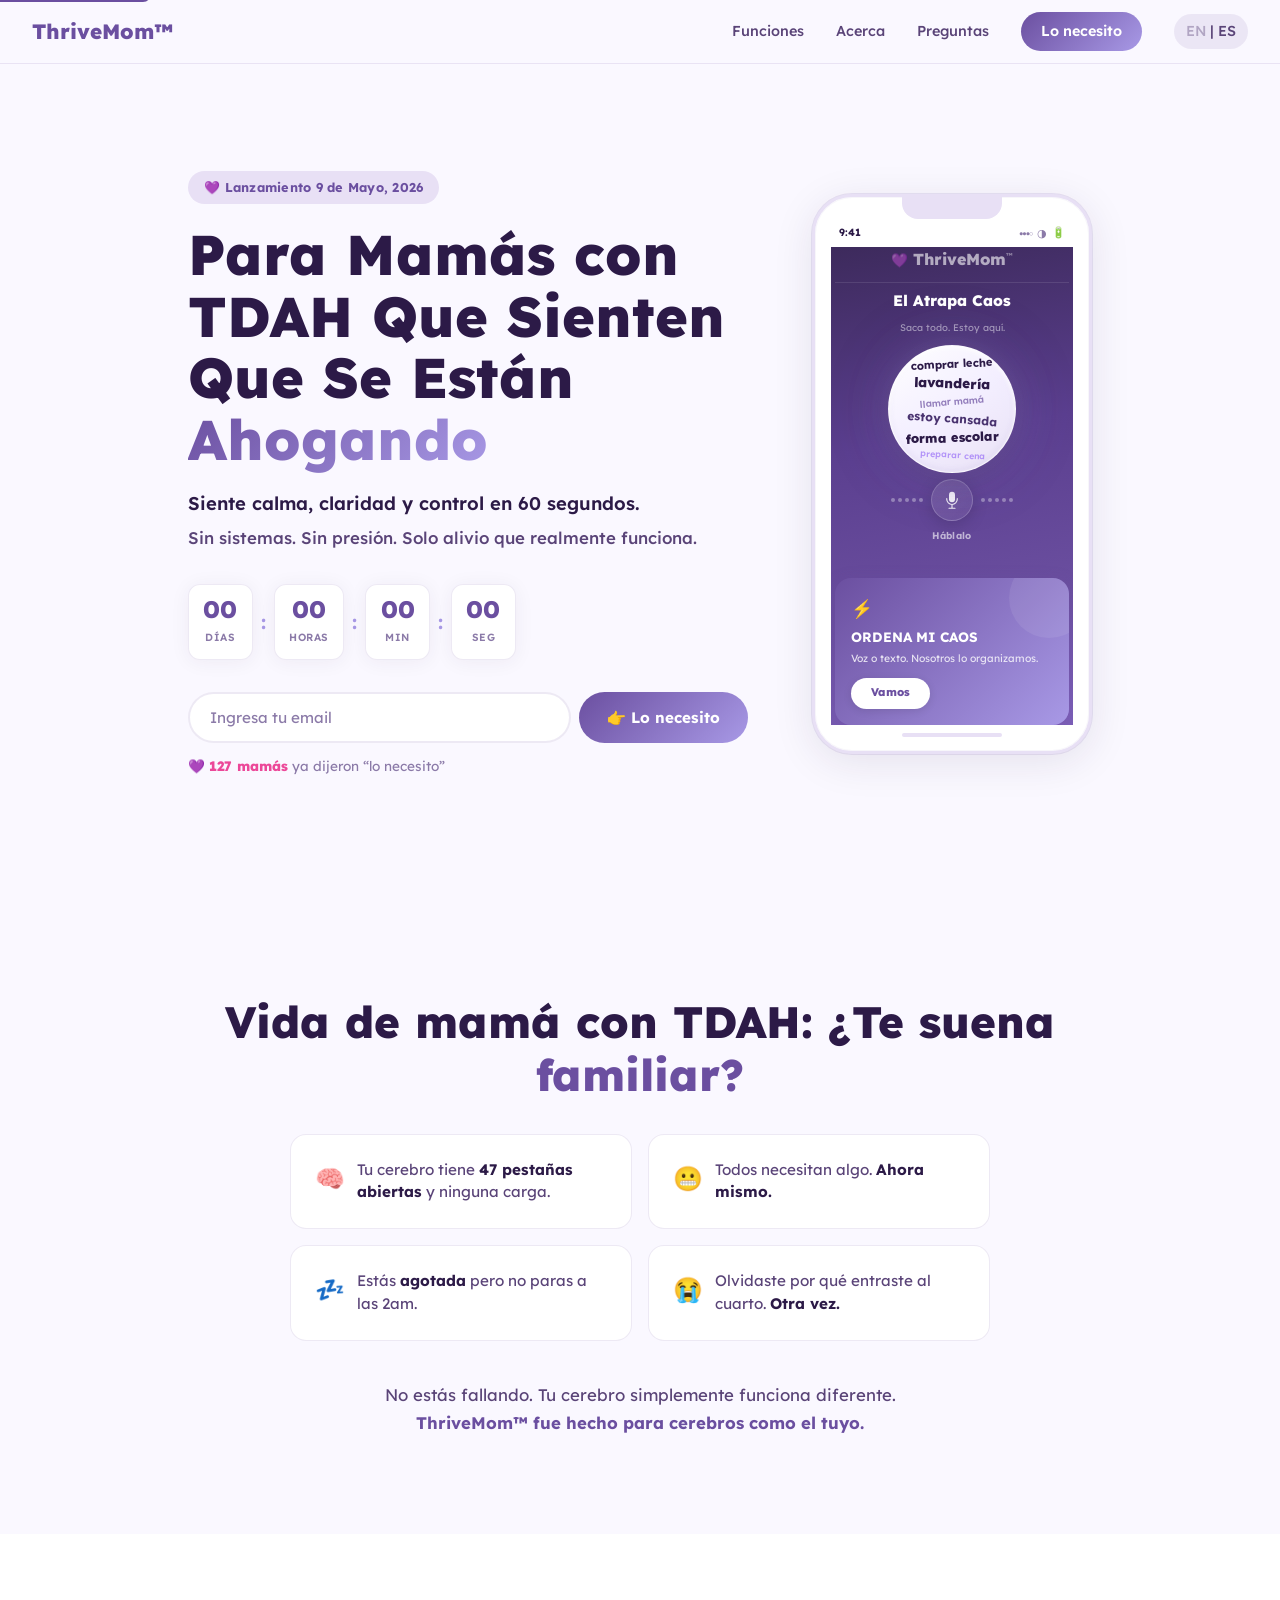
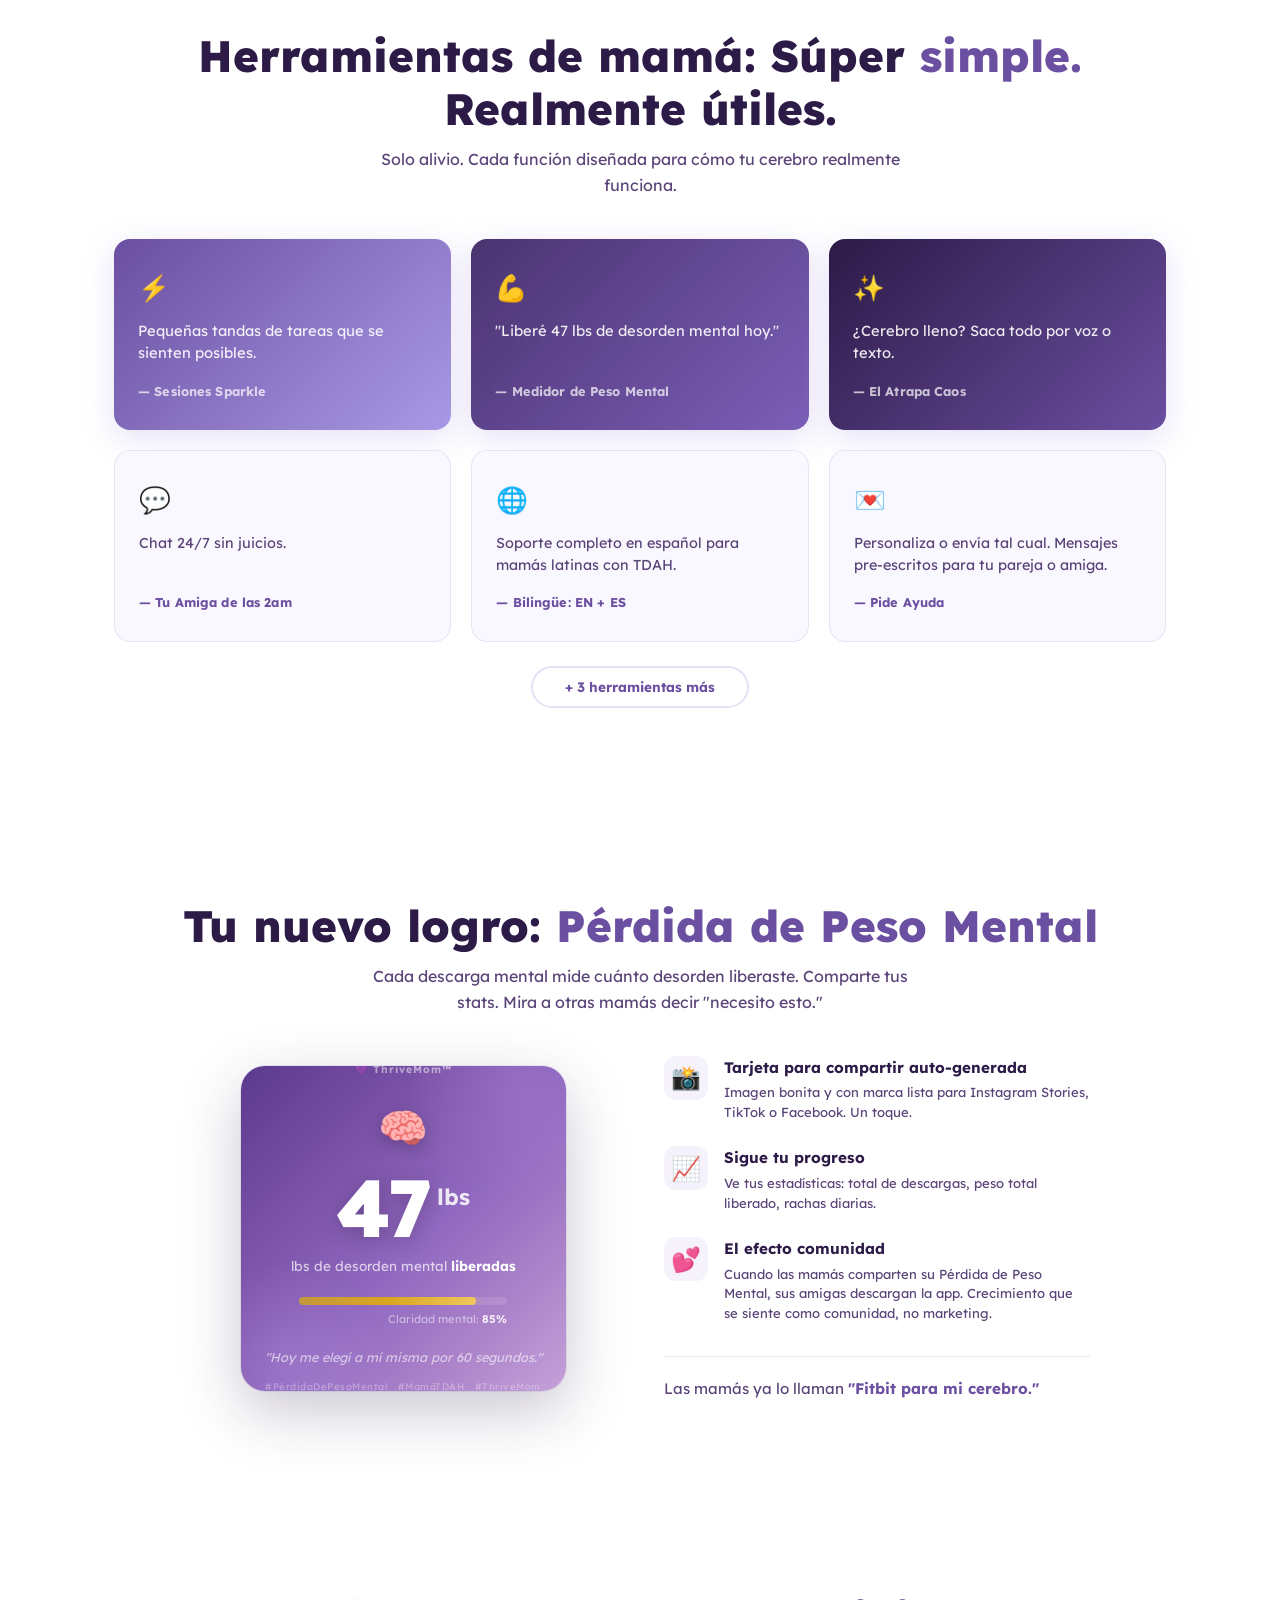
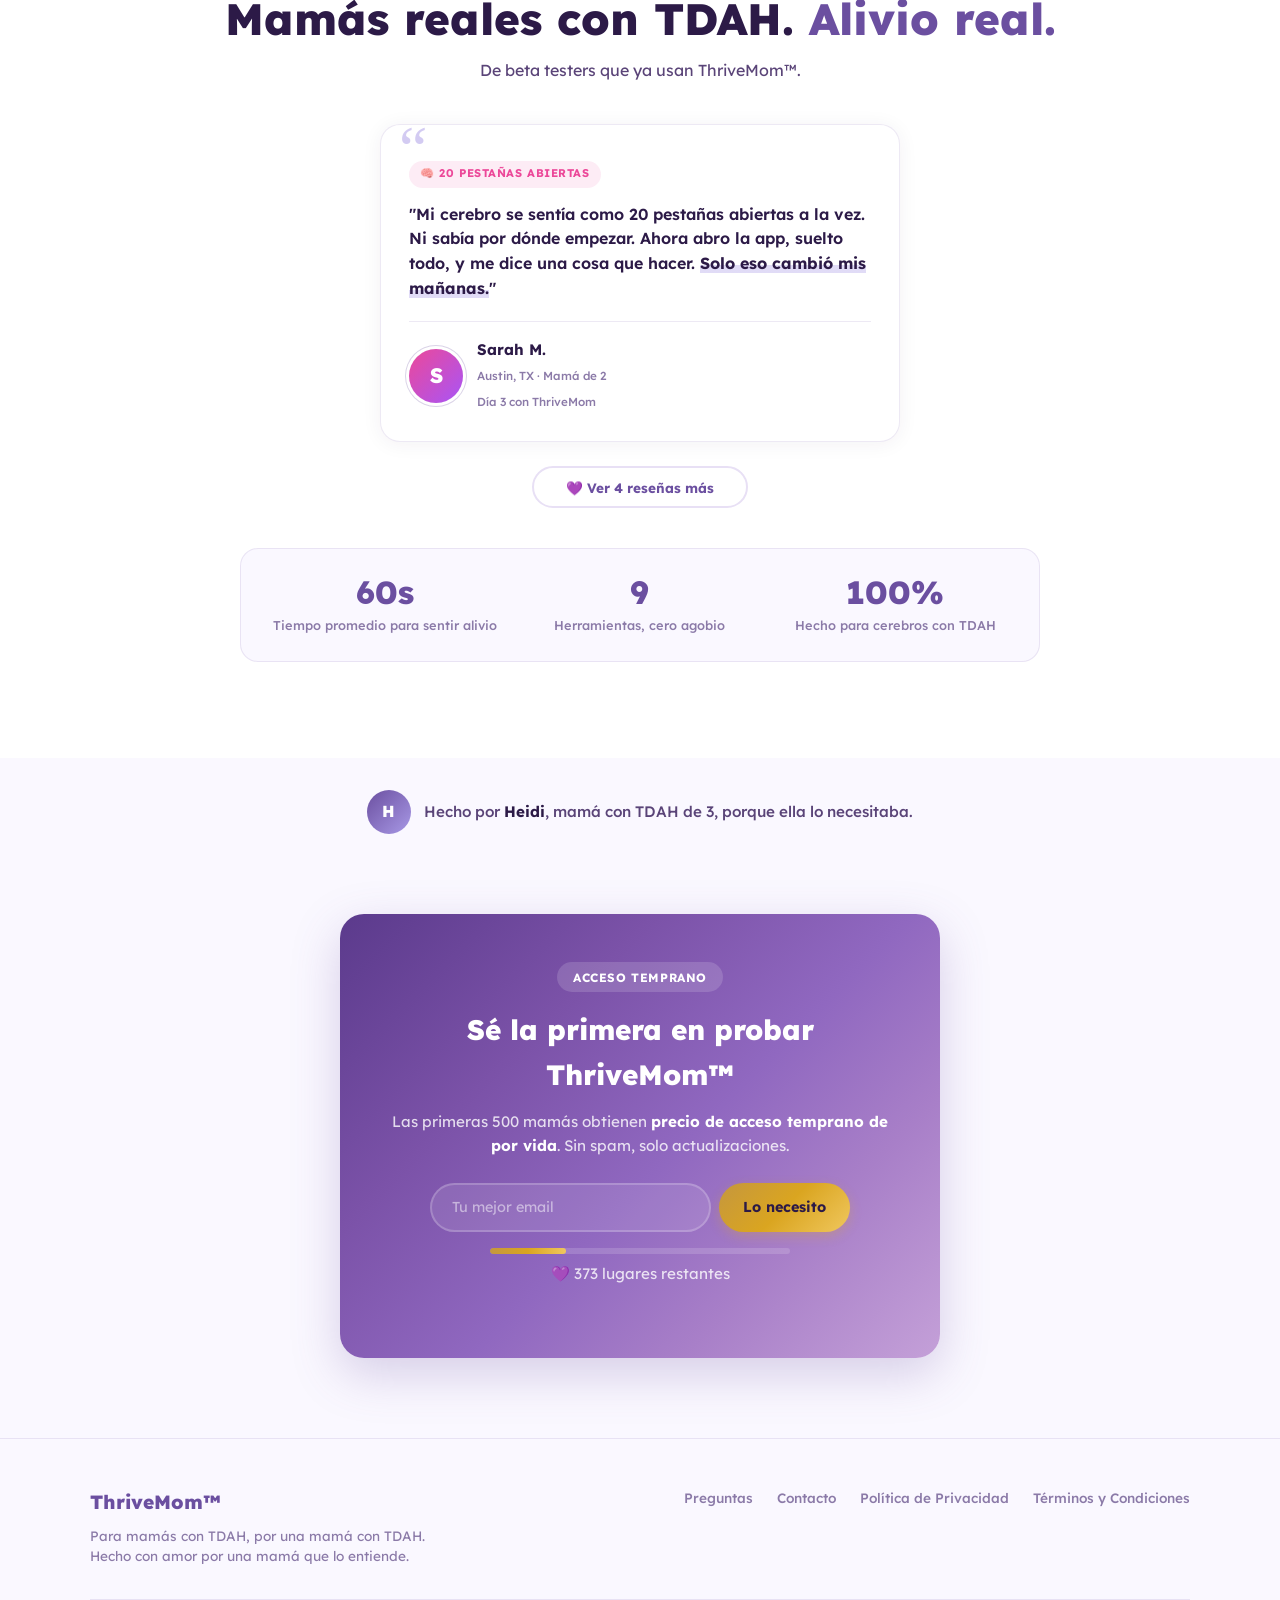
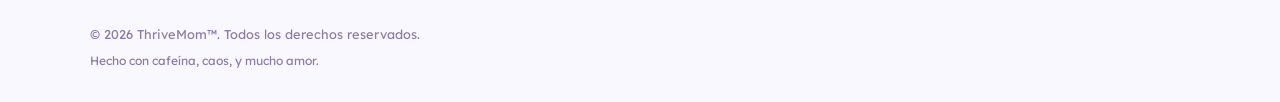
==== es/index.html @ eefe81d2 "Add copy protection: disable right-click, text select, AI scrapers - Disable right-click context men" ====
<!DOCTYPE html>
<html lang="es">
<head>
  <meta charset="UTF-8">
  <meta name="viewport" content="width=device-width, initial-scale=1.0">
  <title>ThriveMom™ | Mamás con TDAH: Calma, Claridad y Control Otra Vez</title>
  <meta name="description" content="ThriveMom™: la primera app para mamás con TDAH. Siente calma, claridad y control en 60 segundos. Descargas mentales, lotes de tareas, resets guiados, chat, seguimiento de ánimo.">
  <meta name="keywords" content="app para mamás con TDAH, maternidad TDAH, ayuda mamá abrumada, mamá agobiada, app apoyo TDAH, herramientas TDAH mamás, agotamiento mamá, mamá cansada, TDAH en mujeres, descarga mental, pérdida peso mental, atrapa caos, lotes de tareas TDAH, app bilingüe TDAH, mamá latina TDAH, alivio para mamá, apoyo emocional mamá">
  <meta name="author" content="ThriveMom™">
  <meta name="robots" content="index, follow, noai, noimageai">
  <meta name="theme-color" content="#6b4fa0">
  <link rel="canonical" href="https://thrivemom.app/es/">
  <link rel="alternate" hreflang="en" href="https://thrivemom.app/">
  <link rel="alternate" hreflang="es" href="https://thrivemom.app/es/">
  <link rel="alternate" hreflang="x-default" href="https://thrivemom.app/">
  <link rel="icon" href="/favicon.ico" sizes="32x32">
  <link rel="icon" href="data:image/svg+xml,<svg xmlns='http://www.w3.org/2000/svg' viewBox='0 0 100 100'><text y='.9em' font-size='90'>💜</text></svg>" type="image/svg+xml">
  <link rel="apple-touch-icon" href="/apple-touch-icon.png">

  <!-- Open Graph -->
  <meta property="og:title" content="ThriveMom™ | La App Para Mamás con TDAH">
  <meta property="og:description" content="La primera app para mamás con TDAH. Siente calma, claridad y control en 60 segundos. Descarga mental, lotes de tareas, resets guiados, chat 24/7, bilingüe EN/ES.">
  <meta property="og:url" content="https://thrivemom.app/es/">
  <meta property="og:type" content="website">
  <meta property="og:site_name" content="ThriveMom™">
  <meta property="og:locale" content="es_ES">
  <meta property="og:locale:alternate" content="en_US">
  <meta property="og:image" content="https://thrivemom.app/images/og-image.png">
  <meta property="og:image:width" content="1200">
  <meta property="og:image:height" content="630">
  <meta property="og:image:type" content="image/png">
  <meta property="og:image:alt" content="ThriveMom™: La app para mamás con TDAH, alivio en 60 segundos">

  <!-- Twitter Card -->
  <meta name="twitter:card" content="summary_large_image">
  <meta name="twitter:title" content="ThriveMom™ | La App Para Mamás con TDAH">
  <meta name="twitter:description" content="La primera app para mamás con TDAH. Siente calma, claridad y control en 60 segundos.">
  <meta name="twitter:image" content="https://thrivemom.app/images/og-image.png">
  <meta name="twitter:site" content="@ThriveMomApp">

  <!-- Preconnect for performance -->
  <link rel="preconnect" href="https://plausible.io">
  <link rel="dns-prefetch" href="https://plausible.io">
  <link rel="preconnect" href="https://script.google.com">
  <link rel="dns-prefetch" href="https://script.google.com">

  <!-- JSON-LD: WebSite -->
  <script id="ld-website" type="application/ld+json">
  {
    "@context": "https://schema.org",
    "@type": "WebSite",
    "name": "ThriveMom\u2122",
    "url": "https://thrivemom.app/es/",
    "description": "La primera app para mamás con TDAH. Siente calma, claridad y control en menos de 60 segundos.",
    "inLanguage": "es"
  }
  </script>

  <!-- JSON-LD: Organization -->
  <script id="ld-org" type="application/ld+json">
  {
    "@context": "https://schema.org",
    "@type": "Organization",
    "name": "ThriveMom\u2122",
    "url": "https://thrivemom.app/",
    "logo": "https://thrivemom.app/images/og-image.png",
    "founder": {
      "@type": "Person",
      "name": "Heidi",
      "description": "Mamá con TDAH de 3 hijos que creó ThriveMom porque ella misma lo necesitaba"
    },
    "sameAs": [
      "https://twitter.com/ThriveMomApp"
    ],
    "areaServed": {
      "@type": "Country",
      "name": "US"
    }
  }
  </script>

  <!-- JSON-LD: App -->
  <script id="ld-app" type="application/ld+json">
  {
    "@context": "https://schema.org",
    "@type": "SoftwareApplication",
    "name": "ThriveMom\u2122",
    "applicationCategory": "LifestyleApplication",
    "operatingSystem": "iOS, Android",
    "description": "La primera app para mamás con TDAH. Siente calma, claridad y control en menos de 60 segundos con descarga mental, lotes de tareas, resets guiados, chat 24/7, seguimiento de ánimo y soporte bilingüe EN/ES.",
    "url": "https://thrivemom.app",
    "author": {
      "@type": "Organization",
      "name": "ThriveMom\u2122",
      "url": "https://thrivemom.app"
    },
    "offers": {
      "@type": "Offer",
      "price": "0",
      "priceCurrency": "USD",
      "description": "Nivel gratuito disponible. Precio de acceso temprano para miembros de la lista de espera."
    }
  }
  </script>

  <!-- JSON-LD: FAQ (rich snippets) -->
  <script id="ld-faq" type="application/ld+json">
  {
    "@context": "https://schema.org",
    "@type": "FAQPage",
    "mainEntity": [
      {
        "@type": "Question",
        "name": "\u00bfCuándo se lanza ThriveMom\u2122?",
        "acceptedAnswer": {
          "@type": "Answer",
          "text": "9 de mayo de 2026. Únete a la lista de espera para que te avisemos en cuanto esté disponible. Los primeros miembros obtienen acceso prioritario y precios especiales."
        }
      },
      {
        "@type": "Question",
        "name": "\u00bfThriveMom\u2122 es solo para mamás con diagnóstico de TDAH?",
        "acceptedAnswer": {
          "@type": "Answer",
          "text": "Para nada. Ya sea que tengas un diagnóstico formal, sospeches que podrías tener TDAH, o simplemente te sientas crónicamente abrumada como mamá, ThriveMom\u2122 está diseñado para ti."
        }
      },
      {
        "@type": "Question",
        "name": "\u00bfThriveMom\u2122 es gratis?",
        "acceptedAnswer": {
          "@type": "Answer",
          "text": "ThriveMom\u2122 tendrá un nivel gratuito con funciones esenciales. Las primeras 500 mamás en la lista obtienen precio de acceso temprano de por vida en la versión completa."
        }
      },
      {
        "@type": "Question",
        "name": "\u00bfQué hace diferente a ThriveMom\u2122?",
        "acceptedAnswer": {
          "@type": "Answer",
          "text": "La mayoría de las apps están hechas para cerebros neurotípicos. ThriveMom\u2122 está diseñado específicamente para TDAH: baja fricción, gratificación instantánea, sin culpas. Todo toma menos de 60 segundos para empezar."
        }
      },
      {
        "@type": "Question",
        "name": "\u00bfQué es el Atrapa Caos?",
        "acceptedAnswer": {
          "@type": "Answer",
          "text": "Una herramienta de descarga mental. Habla o escribe todo lo que tienes en mente, presiona Ordena Mi Caos, y organiza todo instantáneamente en categorías de acción. Registra tu Peso Mental para que veas cuántas libras de desorden mental liberaste y lo compartas en redes sociales."
        }
      },
      {
        "@type": "Question",
        "name": "\u00bfThriveMom\u2122 está disponible en español?",
        "acceptedAnswer": {
          "@type": "Answer",
          "text": "Sí. ThriveMom\u2122 tiene soporte bilingüe completo en inglés y español, diseñado especialmente para mamás latinas con TDAH. Cambia en cualquier momento con un toque."
        }
      }
    ]
  }
  </script>

  <!-- Analytics (Plausible) -->
  <script defer data-domain="thrivemom.app" src="https://plausible.io/js/script.js"></script>

  <link rel="preload" href="../fonts/lexend-latin.woff2" as="font" type="font/woff2" crossorigin>
  <link rel="stylesheet" href="../styles.css?v=7">
</head>
<body class="es">

  <a href="#top" class="skip-link">Ir al contenido</a>

  <!-- NAV -->
  <nav aria-label="Navegación principal">
    <a href="/es/" class="nav-logo">ThriveMom™</a>
    <div class="nav-links" id="navLinks">
      <a href="/es/#features">Funciones</a>
      <a href="/es/#proof">Acerca</a>
      <a href="/es/faq.html">Preguntas</a>
      <a href="/es/#waitlist" class="nav-cta">Lo necesito</a>
      <a href="/" class="lang-toggle" aria-label="Cambiar idioma"><span class="lang-en">EN</span> | <span class="lang-es">ES</span></a>
    </div>
    <button class="mobile-toggle" onclick="document.getElementById('navLinks').classList.toggle('open')" aria-label="Abrir menú">
      <span></span><span></span><span></span>
    </button>
  </nav>

  <!-- HERO -->
  <main>
  <section class="hero" id="top" aria-label="Pre-lanzamiento de ThriveMom™ para mamás con TDAH">
    <div class="hero-content">
      <div class="hero-badge">&#128156; Lanzamiento 9 de Mayo, 2026</div>
      <h1>Para Mamás con TDAH Que Sienten Que Se Están <span class="gradient-text">Ahogando</span></h1>
      <p class="hero-sub">Siente calma, claridad y control en 60 segundos.<br><span class="hero-sub-light">Sin sistemas. Sin presión. Solo alivio que realmente funciona.</span></p>

      <!-- Countdown -->
      <div class="countdown" id="countdown" aria-label="Cuenta regresiva para el lanzamiento" role="timer">
        <div class="countdown-block">
          <span class="countdown-num" id="cd-days">00</span>
          <span class="countdown-label">Días</span>
        </div>
        <div class="countdown-sep">:</div>
        <div class="countdown-block">
          <span class="countdown-num" id="cd-hours">00</span>
          <span class="countdown-label">Horas</span>
        </div>
        <div class="countdown-sep">:</div>
        <div class="countdown-block">
          <span class="countdown-num" id="cd-mins">00</span>
          <span class="countdown-label">Min</span>
        </div>
        <div class="countdown-sep">:</div>
        <div class="countdown-block">
          <span class="countdown-num" id="cd-secs">00</span>
          <span class="countdown-label">Seg</span>
        </div>
      </div>

      <!-- Waitlist form -->
      <form id="heroForm" class="hero-form" onsubmit="return handleWaitlist(event, 'hero')" aria-label="Únete a la lista de espera de ThriveMom™">
        <label for="heroEmail" class="sr-only">Correo electrónico</label>
        <input type="email" id="heroEmail" placeholder="Ingresa tu email" autocomplete="email" required aria-label="Correo electrónico para la lista de espera">
        <button type="submit" id="heroBtn">&#128073; Lo necesito</button>
      </form>
      <div id="heroSuccess" class="form-success" style="display:none;">
        <span class="success-icon">&#10003;</span>
        <p>¡Estás en la lista! Revisa tu bandeja.</p>
      </div>
      <p class="hero-proof">&#128156; <strong><span id="waitlistCount">127</span> mamás</strong> ya dijeron &ldquo;lo necesito&rdquo;</p>
    </div>

    <!-- App mockup -->
    <div class="hero-mockup" role="img" aria-label="ThriveMom™ Atrapa Caos: descarga mental por voz y texto con organización inteligente">
      <div class="phone-frame">
        <div class="phone-notch"></div>
        <div class="phone-status-bar">
          <span class="status-time">9:41</span>
          <span class="status-icons">
            <span class="status-signal">&#9679;&#9679;&#9679;&#9675;</span>
            <span class="status-wifi">&#9681;</span>
            <span class="status-battery">&#128267;</span>
          </span>
        </div>
        <div class="phone-screen chaos-screen">
          <div class="mock-header chaos-header">
            <span class="mock-logo-icon">&#128156;</span> ThriveMom<sup style="font-size:0.45rem;vertical-align:super;opacity:0.6">™</sup>
          </div>
          <div class="chaos-title">El Atrapa Caos</div>
          <div class="chaos-subtitle">Saca todo. Estoy aquí.</div>
          <div class="chaos-circle">
            <span class="chaos-word" style="font-size:0.7rem;font-weight:700;transform:rotate(-3deg)">comprar leche</span>
            <span class="chaos-word" style="font-size:0.85rem;font-weight:800;transform:rotate(2deg)">lavandería</span>
            <span class="chaos-word" style="font-size:0.6rem;font-weight:600;transform:rotate(-5deg);opacity:0.7">llamar mamá</span>
            <span class="chaos-word" style="font-size:0.75rem;font-weight:700;transform:rotate(4deg)">estoy cansada</span>
            <span class="chaos-word" style="font-size:0.8rem;font-weight:800;transform:rotate(-2deg)">forma escolar</span>
            <span class="chaos-word" style="font-size:0.55rem;font-weight:600;transform:rotate(3deg);opacity:0.6">preparar cena</span>
          </div>
          <div class="chaos-mic">
            <div class="chaos-wave-dots">
              <span></span><span></span><span></span><span></span><span></span>
            </div>
            <div class="chaos-mic-btn">
              <svg width="18" height="18" viewBox="0 0 24 24" fill="rgba(255,255,255,0.9)"><path d="M12 1a4 4 0 0 0-4 4v6a4 4 0 0 0 8 0V5a4 4 0 0 0-4-4z"/><path d="M19 10v1a7 7 0 0 1-14 0v-1M12 18.5V23M8 23h8" stroke="rgba(255,255,255,0.9)" stroke-width="1.5" stroke-linecap="round" fill="none"/></svg>
            </div>
            <div class="chaos-wave-dots">
              <span></span><span></span><span></span><span></span><span></span>
            </div>
          </div>
          <div class="chaos-mic-label">Háblalo</div>
          <div class="mock-card">
            <div class="mock-card-icon">&#9889;</div>
            <div class="mock-card-title">ORDENA MI CAOS</div>
            <div class="mock-card-desc">Voz o texto. Nosotros lo organizamos.</div>
            <div class="mock-card-btn">Vamos</div>
          </div>
        </div>
        <div class="phone-home-bar"></div>
      </div>
    </div>
  </section>

  <!-- PROBLEM: ADHD Mom Struggles -->
  <section class="problem" id="problem" aria-label="Luchas comunes de mamás con TDAH">
    <div class="container">
      <h2 class="section-title">Vida de mamá con TDAH: ¿Te suena <span class="highlight">familiar?</span></h2>
      <div class="problem-grid">
        <div class="problem-card">
          <div class="problem-icon">&#129504;</div>
          <p>Tu cerebro tiene <strong>47 pestañas abiertas</strong> y ninguna carga.</p>
        </div>
        <div class="problem-card">
          <div class="problem-icon">&#128556;</div>
          <p>Todos necesitan algo. <strong>Ahora mismo.</strong></p>
        </div>
        <div class="problem-card">
          <div class="problem-icon">&#128164;</div>
          <p>Estás <strong>agotada</strong> pero no paras a las 2am.</p>
        </div>
        <div class="problem-card">
          <div class="problem-icon">&#128557;</div>
          <p>Olvidaste por qué entraste al cuarto. <strong>Otra vez.</strong></p>
        </div>
      </div>
      <p class="problem-cta">No estás fallando. Tu cerebro simplemente funciona diferente.<br><strong>ThriveMom™ fue hecho para cerebros como el tuyo.</strong></p>
    </div>
  </section>

  <!-- FEATURES: ADHD Support Tools -->
  <section class="features" id="features" aria-label="Funciones de ThriveMom™ para mamás con TDAH">
    <div class="container">
      <h2 class="section-title">Herramientas de mamá: Súper <span class="highlight">simple.</span> Realmente útiles.</h2>
      <p class="section-desc">Solo alivio. Cada función diseñada para cómo tu cerebro realmente funciona.</p>
      <div class="features-grid">
        <div class="feature-card featured">
          <div class="feature-icon">&#9889;</div>
          <p class="feature-benefit">Pequeñas tandas de tareas que se sienten posibles.</p>
          <h3 class="feature-name">&mdash; Sesiones Sparkle</h3>
        </div>
        <div class="feature-card featured">
          <div class="feature-icon">&#128170;</div>
          <p class="feature-benefit">"Liberé 47 lbs de desorden mental hoy."</p>
          <h3 class="feature-name">&mdash; Medidor de Peso Mental</h3>
        </div>
        <div class="feature-card featured">
          <div class="feature-icon">&#10024;</div>
          <p class="feature-benefit">¿Cerebro lleno? Saca todo por voz o texto.</p>
          <h3 class="feature-name">&mdash; El Atrapa Caos</h3>
        </div>
        <div class="feature-card">
          <div class="feature-icon">&#128172;</div>
          <p class="feature-benefit">Chat 24/7 sin juicios.</p>
          <h3 class="feature-name">&mdash; Tu Amiga de las 2am</h3>
        </div>
        <div class="feature-card">
          <div class="feature-icon">&#127760;</div>
          <p class="feature-benefit">Soporte completo en español para mamás latinas con TDAH.</p>
          <h3 class="feature-name">&mdash; Bilingüe: EN + ES</h3>
        </div>
        <div class="feature-card">
          <div class="feature-icon">&#128140;</div>
          <p class="feature-benefit">Personaliza o envía tal cual. Mensajes pre-escritos para tu pareja o amiga.</p>
          <h3 class="feature-name">&mdash; Pide Ayuda</h3>
        </div>
      </div>
      <!-- Hidden cards -->
      <div class="features-grid features-extra" id="featuresExtra" style="display:none;margin-top:1.25rem;">
        <div class="feature-card">
          <div class="feature-icon">&#128200;</div>
          <p class="feature-benefit">Check-ins diarios, mapas de ánimo semanales, frasco de victorias y rachas.</p>
          <h3 class="feature-name">&mdash; Seguimiento de Ánimo</h3>
        </div>
        <div class="feature-card">
          <div class="feature-icon">&#129495;&#8205;&#9792;&#65039;</div>
          <p class="feature-benefit">Ejercicios de respiración según tu ánimo.</p>
          <h3 class="feature-name">&mdash; Reset Rápido</h3>
        </div>
        <div class="feature-card">
          <div class="feature-icon">&#9201;</div>
          <p class="feature-benefit">Divide tareas en pedacitos posibles.</p>
          <h3 class="feature-name">&mdash; Temporizador de Enfoque</h3>
        </div>
      </div>
      <button class="features-toggle" id="featuresToggle" onclick="toggleMoreFeatures()">
        + 3 herramientas más
      </button>
    </div>
  </section>

  <!-- MENTAL WEIGHT: The Viral Hook -->
  <section class="chat-preview" id="mental-weight" aria-label="Función viral de Pérdida de Peso Mental">
    <div class="container">
      <h2 class="section-title">Tu nuevo logro: <span class="highlight">Pérdida de Peso Mental</span></h2>
      <p class="section-desc">Cada descarga mental mide cuánto desorden liberaste. Comparte tus stats. Mira a otras mamás decir "necesito esto."</p>

      <div class="mw-showcase">
        <!-- Left: the share card (what gets posted to socials) -->
        <div class="mw-card" role="img" aria-label="Tarjeta de Peso Mental mostrando 47 lbs liberadas">
          <div class="mw-card-glow"></div>
          <div class="mw-card-inner">
            <div class="mw-card-badge">&#128156; ThriveMom™</div>
            <div class="mw-card-emoji">&#129504;</div>
            <div class="mw-card-number-wrap">
              <div class="mw-card-number">47</div>
              <div class="mw-card-lbs">lbs</div>
            </div>
            <div class="mw-card-unit">lbs de desorden mental <strong>liberadas</strong></div>
            <div class="mw-card-bar-wrap">
              <div class="mw-card-bar"><div class="mw-card-bar-fill"></div></div>
              <div class="mw-card-clarity">Claridad mental: <strong>85%</strong></div>
            </div>
            <div class="mw-card-quote">"Hoy me elegí a mí misma por 60 segundos."</div>
            <div class="mw-card-tags">#PérdidaDePesoMental &nbsp; #MamáTDAH &nbsp; #ThriveMom</div>
          </div>
        </div>

        <!-- Right: social proof + explanation -->
        <div class="mw-details">
          <div class="mw-detail-item">
            <span class="mw-detail-icon">&#128248;</span>
            <div>
              <strong>Tarjeta para compartir auto-generada</strong>
              <p>Imagen bonita y con marca lista para Instagram Stories, TikTok o Facebook. Un toque.</p>
            </div>
          </div>
          <div class="mw-detail-item">
            <span class="mw-detail-icon">&#128200;</span>
            <div>
              <strong>Sigue tu progreso</strong>
              <p>Ve tus estadísticas: total de descargas, peso total liberado, rachas diarias.</p>
            </div>
          </div>
          <div class="mw-detail-item">
            <span class="mw-detail-icon">&#128149;</span>
            <div>
              <strong>El efecto comunidad</strong>
              <p>Cuando las mamás comparten su Pérdida de Peso Mental, sus amigas descargan la app. Crecimiento que se siente como comunidad, no marketing.</p>
            </div>
          </div>
          <p class="mw-fitbit">Las mamás ya lo llaman <strong>"Fitbit para mi cerebro."</strong></p>
        </div>
      </div>
    </div>
  </section>

  <!-- SOCIAL PROOF / REVIEWS -->
  <section class="social-proof" id="proof" aria-label="Reseñas reales de beta testers">
    <div class="container">
      <h2 class="section-title">Mamás reales con TDAH. <span class="highlight">Alivio real.</span></h2>
      <p class="section-desc">De beta testers que ya usan ThriveMom&trade;.</p>

      <div class="reviews-grid">
        <div class="review-card">
          <span class="review-context">&#129504; 20 pestañas abiertas</span>
          <p class="review-quote">"Mi cerebro se sentía como 20 pestañas abiertas a la vez. Ni sabía por dónde empezar. Ahora abro la app, suelto todo, y me dice una cosa que hacer. <strong>Solo eso cambió mis mañanas.</strong>"</p>
          <div class="review-attrib">
            <div class="review-avatar a1">S</div>
            <div class="review-meta">
              <strong>Sarah M.</strong>
              <span>Austin, TX &middot; Mamá de 2<br>Día 3 con ThriveMom</span>
            </div>
          </div>
        </div>
      </div>

      <div class="reviews-grid reviews-extra" id="reviewsExtra" style="display:none;margin-top:1.25rem;">
        <div class="review-card">
          <span class="review-context">&#128566; Parálisis por agobio</span>
          <p class="review-quote">"Pensaba que algo estaba mal conmigo. Me agobiaba y me bloqueaba todo el tiempo. <strong>Esto es lo primero que me calma sin hacerme sentir peor.</strong>"</p>
          <div class="review-attrib">
            <div class="review-avatar a2">J</div>
            <div class="review-meta">
              <strong>Jessica R.</strong>
              <span>Portland, OR &middot; Mamá de 3<br>2 semanas, uso diario</span>
            </div>
          </div>
        </div>
        <div class="review-card">
          <span class="review-context">&#127744; Rescate en plena espiral</span>
          <p class="review-quote">"No creía que nada pudiera ayudar en el momento. Pero lo probé una vez en plena espiral... <strong>y en un minuto me sentí más en control.</strong>"</p>
          <div class="review-attrib">
            <div class="review-avatar a3">M</div>
            <div class="review-meta">
              <strong>Maria L.</strong>
              <span>Miami, FL &middot; Mamá de 1<br>21 días, uso diario</span>
            </div>
          </div>
        </div>
        <div class="review-card">
          <span class="review-context">&#9889; Caos mañanero</span>
          <p class="review-quote">"Preparar a mis hijos era caótico todos los días. Ahora uso esto antes de que todo se descontrole, y todo se siente... más ligero. <strong>No perfecto. Solo manejable.</strong>"</p>
          <div class="review-attrib">
            <div class="review-avatar a4">D</div>
            <div class="review-meta">
              <strong>Diana K.</strong>
              <span>Denver, CO &middot; Mamá de 2<br>1 semana</span>
            </div>
          </div>
        </div>
        <div class="review-card">
          <span class="review-context">&#128156; Llegar más tranquila</span>
          <p class="review-quote">"Siempre sentí que fallaba como mamá. Esto no arregla todo... <strong>pero me ayuda a llegar más tranquila. Y eso lo cambia todo.</strong>"</p>
          <div class="review-attrib">
            <div class="review-avatar a5">R</div>
            <div class="review-meta">
              <strong>Rachel T.</strong>
              <span>Chicago, IL &middot; Mamá de 3<br>10 días, uso diario</span>
            </div>
          </div>
        </div>
      </div>

      <button type="button" class="reviews-toggle" id="reviewsToggle" onclick="toggleMoreReviews()">
        &#128156; Ver 4 reseñas más
      </button>

      <div class="review-stats">
        <div class="stat">
          <span class="stat-num">60s</span>
          <span class="stat-label">Tiempo promedio para sentir alivio</span>
        </div>
        <div class="stat">
          <span class="stat-num">9</span>
          <span class="stat-label">Herramientas, cero agobio</span>
        </div>
        <div class="stat">
          <span class="stat-num">100%</span>
          <span class="stat-label">Hecho para cerebros con TDAH</span>
        </div>
      </div>
    </div>
  </section>

  <!-- FOUNDER ONE-LINER -->
  <div class="founder-line">
    <div class="founder-avatar">H</div>
    <p>Hecho por <strong>Heidi</strong>, mamá con TDAH de 3, porque ella lo necesitaba.</p>
  </div>

  <!-- WAITLIST CTA -->
  <section class="waitlist-cta" id="waitlist" aria-label="Únete a la lista de espera de acceso temprano de ThriveMom™">
    <div class="container">
      <div class="waitlist-box">
        <div class="waitlist-badge">Acceso Temprano</div>
        <h2>Sé la primera en probar ThriveMom™</h2>
        <p>Las primeras 500 mamás obtienen <strong>precio de acceso temprano de por vida</strong>. Sin spam, solo actualizaciones.</p>
        <form id="waitlistForm" class="waitlist-form" onsubmit="return handleWaitlist(event, 'waitlist')" aria-label="Reserva tu lugar en la lista de espera de ThriveMom™">
          <label for="waitlistEmail" class="sr-only">Correo electrónico</label>
          <input type="email" id="waitlistEmail" placeholder="Tu mejor email" autocomplete="email" required aria-label="Correo electrónico para acceso temprano">
          <button type="submit" id="waitlistBtn">Lo necesito</button>
        </form>
        <div id="waitlistSuccess" class="form-success" style="display:none;">
          <span class="success-icon">&#10003;</span>
          <p>¡Estás dentro! Te escribiremos antes que a nadie.</p>
        </div>
        <div class="waitlist-progress">
          <div class="progress-bar" role="progressbar" aria-valuenow="127" aria-valuemin="0" aria-valuemax="500" aria-label="373 lugares restantes"><div class="progress-fill" style="width: 25.4%"></div></div>
          <p class="waitlist-count">&#128156; 373 lugares restantes</p>
        </div>
      </div>
    </div>
  </section>

  <!-- FAQ -->
  </main>

  <!-- FOOTER -->
  <footer>
    <div class="footer-content">
      <div class="footer-brand">
        <span class="footer-logo">ThriveMom™</span>
        <p>Para mamás con TDAH, por una mamá con TDAH.<br>Hecho con amor por una mamá que lo entiende.</p>
      </div>
      <div class="footer-links">
        <a href="/es/faq.html">Preguntas</a>
        <a href="mailto:support@thrivemom.app">Contacto</a>
        <a href="/privacy.html">Política de Privacidad</a>
        <a href="/terms.html">Términos y Condiciones</a>
      </div>
    </div>
    <div class="footer-bottom">
      <p>&copy; 2026 ThriveMom™. Todos los derechos reservados.</p>
      <p style="color: var(--text-muted); font-size: 0.75rem; margin-top: 0.4rem;">Hecho con cafeína, caos, y mucho amor.</p>
    </div>
  </footer>

  <script defer src="../script.js?v=18"></script>
  <script>document.addEventListener('contextmenu',function(e){e.preventDefault()});document.onkeydown=function(e){if(e.ctrlKey&&(e.key==='u'||e.key==='s'||e.key==='c'))return false};</script>
</body>
</html>
---- styles.css ----
/* Self-hosted Lexend font */
@font-face {
  font-family: 'Lexend';
  font-style: normal;
  font-weight: 400 800;
  font-display: swap;
  src: url('fonts/lexend-latin.woff2') format('woff2');
  unicode-range: U+0000-00FF, U+0131, U+0152-0153, U+02BB-02BC, U+02C6, U+02DA, U+02DC, U+0304, U+0308, U+0329, U+2000-206F, U+20AC, U+2122, U+2191, U+2193, U+2212, U+2215, U+FEFF, U+FFFD;
}

*, *::before, *::after { box-sizing: border-box; margin: 0; padding: 0; }

:root {
  --purple-deep: #2c1a47;
  --purple-mid: #6b4fa0;
  --purple-light: #a899e6;
  --purple-pale: #e8e0f5;
  --purple-wash: #f5f2fc;
  --bg: #faf8ff;
  --white: #ffffff;
  --text: #2c1a47;
  --text-secondary: #5a4478;
  --text-muted: #8b7aa8;
  --accent-pink: #ec4899;
  --accent-green: #10b981;
  --border: rgba(107, 79, 160, 0.12);
  --shadow: 0 2px 20px rgba(44, 26, 71, 0.06);
  --shadow-lg: 0 8px 40px rgba(44, 26, 71, 0.1);
  --gradient: linear-gradient(135deg, #6b4fa0, #a899e6);
}

html { scroll-behavior: smooth; }

body {
  font-family: 'Lexend', -apple-system, BlinkMacSystemFont, sans-serif;
  background: var(--bg);
  color: var(--text);
  line-height: 1.6;
  overflow-x: hidden;
  opacity: 0;
  animation: pageReveal 0.5s ease-out 0.1s forwards;
}

@keyframes pageReveal {
  from { opacity: 0; transform: translateY(6px); }
  to { opacity: 1; transform: translateY(0); }
}

@keyframes fadeUp {
  from { opacity: 0; transform: translateY(24px); }
  to { opacity: 1; transform: translateY(0); }
}

@keyframes float {
  0%, 100% { transform: translateY(0); }
  50% { transform: translateY(-8px); }
}

@keyframes pulse {
  0%, 100% { transform: scale(1); }
  50% { transform: scale(1.05); }
}

/* ===== NAV ===== */
nav {
  position: fixed;
  top: 0; left: 0; right: 0;
  z-index: 100;
  background: rgba(250, 248, 255, 0.9);
  backdrop-filter: blur(20px);
  border-bottom: 1px solid var(--border);
  padding: 0 2rem;
  height: 64px;
  display: flex;
  align-items: center;
  justify-content: space-between;
}

.nav-logo {
  font-weight: 800;
  font-size: 1.3rem;
  color: var(--purple-mid);
  text-decoration: none;
}

.nav-links { display: flex; gap: 2rem; align-items: center; }
.nav-links a {
  color: var(--text-secondary);
  text-decoration: none;
  font-size: 0.9rem;
  font-weight: 500;
  transition: color 0.2s;
}
.nav-links a:hover { color: var(--purple-mid); }

.nav-cta {
  background: var(--gradient) !important;
  color: white !important;
  padding: 0.5rem 1.25rem;
  border-radius: 50px;
  font-weight: 600 !important;
  transition: opacity 0.2s, transform 0.2s;
}
.nav-cta:hover { opacity: 0.9; transform: translateY(-1px); }

.lang-toggle {
  background: rgba(107,79,160,0.1);
  border: none;
  text-decoration: none;
  color: var(--purple-mid);
  padding: 0.35rem 0.75rem;
  border-radius: 50px;
  font-size: 0.7rem;
  font-weight: 700;
  font-family: inherit;
  cursor: pointer;
  transition: background 0.2s;
  white-space: nowrap;
}
.lang-toggle:hover { background: rgba(107,79,160,0.18); }
.lang-en { opacity: 1; }
.lang-es { opacity: 0.4; }
body.es .lang-en { opacity: 0.4; }
body.es .lang-es { opacity: 1; }

.mobile-toggle {
  display: none;
  background: none;
  border: none;
  cursor: pointer;
  flex-direction: column;
  gap: 5px;
  padding: 4px;
}
.mobile-toggle span {
  display: block;
  width: 22px;
  height: 2px;
  background: var(--purple-mid);
  border-radius: 2px;
  transition: 0.2s;
}

/* ===== SHARED ===== */
.container { max-width: 1100px; margin: 0 auto; padding: 0 1.5rem; }

.section-title {
  text-align: center;
  font-size: clamp(1.8rem, 4vw, 2.75rem);
  font-weight: 800;
  margin-bottom: 1rem;
  line-height: 1.2;
}

.highlight { color: var(--purple-mid); }

.gradient-text {
  background: var(--gradient);
  -webkit-background-clip: text;
  -webkit-text-fill-color: transparent;
  background-clip: text;
}

.section-desc {
  text-align: center;
  color: var(--text-secondary);
  max-width: 550px;
  margin: -0.25rem auto 2.5rem;
  font-size: 1rem;
}

/* ===== HERO ===== */
.hero {
  min-height: 100vh;
  display: flex;
  align-items: center;
  justify-content: center;
  gap: 4rem;
  padding: 7rem 2rem 4rem;
  max-width: 1200px;
  margin: 0 auto;
}

.hero-content {
  flex: 1;
  max-width: 560px;
}

.hero-badge {
  display: inline-block;
  background: var(--purple-pale);
  color: var(--purple-mid);
  padding: 0.4rem 1rem;
  border-radius: 50px;
  font-size: 0.8rem;
  font-weight: 700;
  letter-spacing: 0.02em;
  margin-bottom: 1.25rem;
  animation: fadeUp 0.5s ease-out 0.2s both;
}

.hero h1 {
  font-size: clamp(2.2rem, 5vw, 3.5rem);
  font-weight: 900;
  line-height: 1.1;
  margin-bottom: 1.25rem;
  animation: fadeUp 0.5s ease-out 0.3s both;
}

.hero-sub {
  font-size: 1.15rem;
  color: var(--purple-deep);
  font-weight: 600;
  margin-bottom: 2rem;
  line-height: 1.55;
  animation: fadeUp 0.5s ease-out 0.4s both;
}

.hero-sub-light {
  display: inline-block;
  margin-top: 0.35rem;
  color: var(--text-secondary);
  font-weight: 500;
  font-size: 1.05rem;
}

.hero-proof strong { color: var(--accent-pink); font-weight: 800; }

/* Countdown */
.countdown {
  display: flex;
  gap: 0.5rem;
  align-items: center;
  margin-bottom: 2rem;
  animation: fadeUp 0.5s ease-out 0.45s both;
}

.countdown-block {
  background: var(--white);
  border: 1px solid var(--border);
  border-radius: 12px;
  padding: 0.6rem 0.9rem;
  text-align: center;
  min-width: 60px;
  box-shadow: var(--shadow);
}

.countdown-num {
  display: block;
  font-size: 1.5rem;
  font-weight: 800;
  color: var(--purple-mid);
  line-height: 1.2;
}

.countdown-label {
  font-size: 0.65rem;
  color: var(--text-muted);
  font-weight: 600;
  text-transform: uppercase;
  letter-spacing: 0.05em;
}

.countdown-sep {
  font-size: 1.25rem;
  font-weight: 700;
  color: var(--purple-light);
}

/* Hero form */
.hero-form {
  display: flex;
  gap: 0.5rem;
  animation: fadeUp 0.5s ease-out 0.5s both;
}

.hero-form input {
  flex: 1;
  padding: 0.9rem 1.25rem;
  border-radius: 50px;
  border: 2px solid var(--border);
  background: var(--white);
  font-family: inherit;
  font-size: 0.95rem;
  color: var(--text);
  outline: none;
  transition: border-color 0.2s;
}

.hero-form input:focus { border-color: var(--purple-mid); }

.hero-form input::placeholder { color: var(--text-muted); }

.hero-form button {
  padding: 0.9rem 1.75rem;
  border-radius: 50px;
  border: none;
  background: var(--gradient);
  color: white;
  font-family: inherit;
  font-size: 0.95rem;
  font-weight: 700;
  cursor: pointer;
  transition: opacity 0.2s, transform 0.2s;
  white-space: nowrap;
}

.hero-form button:hover { opacity: 0.9; transform: translateY(-1px); }

.hero-proof {
  font-size: 0.85rem;
  color: var(--text-muted);
  margin-top: 0.75rem;
  animation: fadeUp 0.5s ease-out 0.55s both;
}

/* Form success */
.form-success {
  animation: fadeUp 0.4s ease-out;
}

.success-icon {
  display: inline-flex;
  align-items: center;
  justify-content: center;
  width: 48px;
  height: 48px;
  border-radius: 50%;
  background: rgba(16, 185, 129, 0.1);
  color: var(--accent-green);
  font-size: 1.25rem;
  font-weight: 700;
  margin-bottom: 0.75rem;
}

.form-success p {
  font-weight: 600;
  color: var(--text);
  margin-bottom: 0.5rem;
}

.share-prompt {
  margin-top: 1rem;
}

.share-prompt p {
  font-size: 0.8rem;
  color: var(--text-muted);
  font-weight: 500;
  margin-bottom: 0.5rem;
}

.share-btns {
  display: flex;
  gap: 0.5rem;
}

.share-btn {
  width: 36px;
  height: 36px;
  border-radius: 50%;
  border: 1px solid var(--border);
  background: var(--white);
  color: var(--text-secondary);
  font-size: 0.9rem;
  font-weight: 700;
  cursor: pointer;
  transition: all 0.2s;
  display: flex;
  align-items: center;
  justify-content: center;
  font-family: inherit;
}

.share-btn:hover { background: var(--purple-pale); color: var(--purple-mid); }

/* App mockup */
.hero-mockup {
  flex-shrink: 0;
  animation: fadeUp 0.6s ease-out 0.4s both;
}

.phone-frame {
  width: 280px;
  height: 560px;
  background: var(--white);
  border-radius: 40px;
  border: 3px solid var(--purple-pale);
  box-shadow: var(--shadow-lg), 0 0 0 1px var(--border), inset 0 0 0 1px rgba(107,79,160,0.05);
  overflow: hidden;
  padding: 0 1rem 0.5rem;
  animation: float 4s ease-in-out infinite;
  position: relative;
  display: flex;
  flex-direction: column;
}

/* Notch */
.phone-notch {
  width: 100px;
  height: 22px;
  background: var(--purple-pale);
  border-radius: 0 0 16px 16px;
  margin: 0 auto;
  flex-shrink: 0;
}

/* Status bar */
.phone-status-bar {
  display: flex;
  justify-content: space-between;
  align-items: center;
  padding: 0.35rem 0.5rem 0.25rem;
  flex-shrink: 0;
}

.status-time {
  font-size: 0.65rem;
  font-weight: 700;
  color: var(--text);
}

.status-icons {
  display: flex;
  align-items: center;
  gap: 0.3rem;
  font-size: 0.55rem;
  color: var(--text-muted);
}

.status-signal { letter-spacing: -1px; font-size: 0.45rem; }
.status-wifi { font-size: 0.7rem; }
.status-battery { font-size: 0.65rem; }

/* Screen */
.phone-screen {
  flex: 1;
  display: flex;
  flex-direction: column;
  gap: 0.9rem;
  padding: 0 0.25rem;
  overflow: hidden;
}

.mock-header {
  font-weight: 800;
  font-size: 1rem;
  color: var(--purple-mid);
  text-align: center;
  padding-bottom: 0.6rem;
  border-bottom: 1px solid var(--border);
}

.mock-logo-icon {
  font-size: 0.85rem;
}

.mock-greeting {
  font-size: 0.95rem;
  font-weight: 700;
  color: var(--text);
  line-height: 1.3;
}

.mock-moods {
  display: flex;
  flex-direction: column;
  gap: 0.35rem;
}

.mock-mood {
  padding: 0.55rem 0.7rem;
  border-radius: 10px;
  font-size: 0.72rem;
  font-weight: 500;
  color: var(--text-secondary);
  background: var(--purple-wash);
  border: 1.5px solid transparent;
  transition: all 0.2s;
}

.mock-mood.active {
  background: var(--purple-pale);
  border-color: var(--purple-mid);
  color: var(--purple-mid);
  font-weight: 700;
  box-shadow: 0 2px 8px rgba(107,79,160,0.15);
}

.mock-card {
  background: var(--gradient);
  border-radius: 16px;
  padding: 1rem 1rem;
  color: white;
  margin-top: auto;
  box-shadow: 0 4px 16px rgba(107,79,160,0.25);
  position: relative;
  overflow: hidden;
}

.mock-card::after {
  content: '';
  position: absolute;
  top: -20px;
  right: -20px;
  width: 80px;
  height: 80px;
  background: rgba(255,255,255,0.08);
  border-radius: 50%;
}

.mock-card-icon {
  font-size: 1.1rem;
  margin-bottom: 0.25rem;
}

.mock-card-title { font-weight: 700; font-size: 0.85rem; }
.mock-card-desc { font-size: 0.65rem; opacity: 0.8; margin: 0.2rem 0 0.65rem; }

.mock-card-btn {
  display: inline-block;
  background: white;
  color: var(--purple-mid);
  padding: 0.4rem 1.25rem;
  border-radius: 50px;
  font-size: 0.7rem;
  font-weight: 800;
  box-shadow: 0 2px 8px rgba(0,0,0,0.1);
}

/* Chaos Catcher mockup */
.chaos-screen {
  background: linear-gradient(170deg, #3d2a5c 0%, #5B3F8F 40%, #6b4fa0 75%, #7c5fb8 100%) !important;
  gap: 0.4rem !important;
}
.chaos-header {
  color: rgba(255,255,255,0.6) !important;
  border-bottom-color: rgba(255,255,255,0.1) !important;
}
.chaos-title {
  font-size: 0.95rem;
  font-weight: 800;
  color: white;
  text-align: center;
}
.chaos-subtitle {
  font-size: 0.6rem;
  color: rgba(255,255,255,0.5);
  text-align: center;
  margin-bottom: 0.2rem;
}
.chaos-circle {
  width: 128px;
  height: 128px;
  border-radius: 50%;
  background: linear-gradient(145deg, #ffffff 0%, #f3eeff 50%, #e8e0f5 100%);
  margin: 0 auto;
  display: flex;
  flex-wrap: wrap;
  align-items: center;
  justify-content: center;
  gap: 0.1rem 0.25rem;
  padding: 0.65rem;
  box-shadow:
    0 0 40px rgba(168,153,230,0.25),
    0 0 80px rgba(107,79,160,0.1),
    0 8px 24px rgba(0,0,0,0.15),
    inset 0 2px 4px rgba(255,255,255,0.9),
    inset 0 -2px 6px rgba(107,79,160,0.08);
  border: 1px solid rgba(255,255,255,0.6);
  position: relative;
}
.chaos-circle::before {
  content: '';
  position: absolute;
  inset: -12px;
  border-radius: 50%;
  background: radial-gradient(circle, rgba(255,255,255,0.1) 0%, transparent 70%);
  animation: circleGlow 3s ease-in-out infinite;
  pointer-events: none;
}
@keyframes circleGlow {
  0%, 100% { opacity: 0.5; transform: scale(1); }
  50% { opacity: 1; transform: scale(1.05); }
}
.chaos-word {
  font-family: inherit;
  white-space: nowrap;
  line-height: 1.15;
  color: #4A3370;
}
.chaos-circle .chaos-word:nth-child(1) { color: #2c1a47; }
.chaos-circle .chaos-word:nth-child(2) { color: #2c1a47; }
.chaos-circle .chaos-word:nth-child(3) { color: #6b4fa0; }
.chaos-circle .chaos-word:nth-child(4) { color: #4A3370; }
.chaos-circle .chaos-word:nth-child(5) { color: #2c1a47; }
.chaos-circle .chaos-word:nth-child(6) { color: #8b5cf6; }
.chaos-mic {
  display: flex;
  align-items: center;
  justify-content: center;
  gap: 0.5rem;
}
.chaos-wave-dots {
  display: flex;
  align-items: center;
  gap: 3px;
}
.chaos-wave-dots span {
  display: block;
  width: 4px;
  height: 4px;
  border-radius: 50%;
  background: rgba(255,255,255,0.35);
}
.chaos-mic-btn {
  width: 42px;
  height: 42px;
  border-radius: 50%;
  background: linear-gradient(135deg, rgba(255,255,255,0.12), rgba(255,255,255,0.06));
  border: 1.5px solid rgba(255,255,255,0.2);
  display: flex;
  align-items: center;
  justify-content: center;
  box-shadow: 0 4px 16px rgba(0,0,0,0.15);
}
.chaos-mic-label {
  font-size: 0.6rem;
  font-weight: 700;
  color: rgba(255,255,255,0.6);
  text-align: center;
  letter-spacing: 0.3px;
}

/* Home bar */
.phone-home-bar {
  width: 100px;
  height: 4px;
  background: var(--purple-pale);
  border-radius: 4px;
  margin: 0.5rem auto 0.4rem;
  flex-shrink: 0;
}

/* ===== CHAT PREVIEW / MENTAL WEIGHT ===== */
.chat-preview {
  padding: 6rem 0;
  background: var(--white);
}

/* Mental Weight Showcase */
.mw-showcase {
  display: grid;
  grid-template-columns: 1fr 1fr;
  gap: 3rem;
  align-items: center;
  max-width: 900px;
  margin: 2.5rem auto 0;
}

.mw-card {
  position: relative;
  border-radius: 24px;
  overflow: hidden;
  aspect-ratio: 1 / 1;
  max-width: 380px;
  margin: 0 auto;
  box-shadow: 0 20px 60px rgba(44, 26, 71, 0.25), 0 0 0 1px rgba(107, 79, 160, 0.1);
}

.mw-card-glow {
  position: absolute;
  inset: 0;
  background: linear-gradient(135deg, #5b3a8c 0%, #7b52a8 30%, #9068c0 55%, #a87fc8 75%, #c4a0d8 100%);
}

.mw-card-glow::before {
  content: '';
  position: absolute;
  top: -30%;
  right: -20%;
  width: 70%;
  height: 70%;
  background: radial-gradient(circle, rgba(180, 140, 220, 0.3), transparent 70%);
  border-radius: 50%;
}

.mw-card-glow::after {
  content: '';
  position: absolute;
  bottom: -20%;
  left: -15%;
  width: 60%;
  height: 60%;
  background: radial-gradient(circle, rgba(200, 170, 235, 0.2), transparent 70%);
  border-radius: 50%;
}

.mw-card-inner {
  position: relative;
  z-index: 1;
  height: 100%;
  display: flex;
  flex-direction: column;
  align-items: center;
  justify-content: center;
  padding: 2rem 1.5rem;
  text-align: center;
}

.mw-card-badge {
  font-size: 0.65rem;
  font-weight: 700;
  color: rgba(255,255,255,0.5);
  letter-spacing: 1px;
  margin-bottom: 1rem;
}

.mw-card-emoji {
  font-size: 2.5rem;
  margin-bottom: 0.5rem;
  filter: drop-shadow(0 4px 8px rgba(0,0,0,0.2));
}

.mw-card-number-wrap {
  display: flex;
  align-items: flex-start;
  justify-content: center;
  gap: 4px;
  margin-bottom: 0.25rem;
}

.mw-card-number {
  font-size: 5rem;
  font-weight: 900;
  color: white;
  line-height: 1;
  text-shadow: 0 4px 20px rgba(0,0,0,0.2);
}

.mw-card-lbs {
  font-size: 1.4rem;
  font-weight: 700;
  color: rgba(255,255,255,0.85);
  margin-top: 0.8rem;
}

.mw-card-unit {
  font-size: 0.85rem;
  color: rgba(255,255,255,0.7);
  margin-top: 0.25rem;
  margin-bottom: 1.25rem;
}

.mw-card-unit strong {
  color: white;
}

.mw-card-bar-wrap {
  width: 75%;
  margin-bottom: 1.25rem;
}

.mw-card-bar {
  width: 100%;
  height: 8px;
  background: rgba(255,255,255,0.12);
  border-radius: 8px;
  overflow: hidden;
  margin-bottom: 0.4rem;
}

.mw-card-bar-fill {
  width: 85%;
  height: 100%;
  background: linear-gradient(90deg, #c5973e, #daa520, #f0c75e);
  border-radius: 8px;
  box-shadow: 0 0 12px rgba(218, 165, 32, 0.5);
}

.mw-card-clarity {
  font-size: 0.7rem;
  color: rgba(255,255,255,0.5);
  text-align: right;
}

.mw-card-clarity strong {
  color: rgba(255,255,255,0.85);
}

.mw-card-quote {
  font-size: 0.8rem;
  font-style: italic;
  color: rgba(255,255,255,0.6);
  margin-bottom: 0.75rem;
  line-height: 1.4;
}

.mw-card-tags {
  font-size: 0.6rem;
  color: rgba(255,255,255,0.35);
  letter-spacing: 0.5px;
}

/* Right side details */
.mw-details {
  display: flex;
  flex-direction: column;
  gap: 1.5rem;
}

.mw-detail-item {
  display: flex;
  gap: 1rem;
  align-items: flex-start;
}

.mw-detail-icon {
  font-size: 1.5rem;
  flex-shrink: 0;
  width: 44px;
  height: 44px;
  display: flex;
  align-items: center;
  justify-content: center;
  background: var(--purple-wash);
  border-radius: 12px;
}

.mw-detail-item strong {
  display: block;
  font-size: 0.95rem;
  color: var(--text);
  margin-bottom: 0.2rem;
}

.mw-detail-item p {
  font-size: 0.82rem;
  color: var(--text-secondary);
  line-height: 1.5;
  margin: 0;
}

.mw-fitbit {
  margin-top: 0.5rem;
  padding-top: 1.25rem;
  border-top: 1px solid var(--border);
  font-size: 0.95rem;
  color: var(--text-secondary);
}

.mw-fitbit strong {
  color: var(--purple-mid);
}

@media (max-width: 768px) {
  .mw-showcase {
    grid-template-columns: 1fr;
    gap: 2rem;
  }
  .mw-card {
    max-width: 300px;
  }
}

.chat-mockup-wrapper {
  display: flex;
  justify-content: center;
  margin-top: 2rem;
}

.chat-phone {
  animation: float 5s ease-in-out infinite;
  animation-delay: 1s;
  height: 600px;
  width: 300px;
}

.chat-screen {
  gap: 0 !important;
  display: flex;
  flex-direction: column;
}

.chat-messages {
  flex: 1;
  display: flex;
  flex-direction: column;
  gap: 0.5rem;
  padding: 0.5rem 0;
  overflow: hidden;
}

.chat-bubble {
  max-width: 85%;
  padding: 0.6rem 0.75rem;
  border-radius: 14px;
  font-size: 0.7rem;
  line-height: 1.5;
  animation: fadeUp 0.5s ease-out both;
}

.chat-bubble.user {
  align-self: flex-end;
  background: var(--gradient);
  color: white;
  border-bottom-right-radius: 4px;
}

.chat-bubble.bot {
  align-self: flex-start;
  background: var(--purple-wash);
  color: var(--text-secondary);
  border-bottom-left-radius: 4px;
}

.chat-bot-name {
  font-size: 0.55rem;
  font-weight: 700;
  color: var(--purple-mid);
  margin-bottom: 0.15rem;
}

.chat-bubble:nth-child(1) { animation-delay: 0.2s; }
.chat-bubble:nth-child(2) { animation-delay: 0.4s; }
.chat-bubble:nth-child(3) { animation-delay: 0.6s; }
.chat-bubble:nth-child(4) { animation-delay: 0.8s; }
.chat-bubble:nth-child(5) { animation-delay: 1.0s; }
.chat-bubble:nth-child(6) { animation-delay: 1.2s; }

/* Pre-written help message card */
.help-msg-card {
  background: var(--white) !important;
  border: 1.5px solid var(--purple-light) !important;
  border-radius: 14px !important;
  padding: 0.65rem 0.75rem !important;
  max-width: 75% !important;
  text-align: center;
}

.help-card-top {
  display: flex;
  align-items: center;
  justify-content: center;
  gap: 0.3rem;
  margin-bottom: 0.5rem;
}

.help-card-icon {
  font-size: 0.85rem;
}

.help-card-label {
  font-size: 0.65rem;
  font-weight: 700;
  color: var(--purple-mid);
}

.help-card-btn {
  display: inline-block;
  background: var(--gradient);
  color: white;
  font-size: 0.6rem;
  font-weight: 700;
  padding: 0.35rem 1rem;
  border-radius: 50px;
  box-shadow: 0 2px 8px rgba(107,79,160,0.2);
}

.chat-input-bar {
  display: flex;
  align-items: center;
  justify-content: space-between;
  background: var(--purple-wash);
  border: 1px solid var(--border);
  border-radius: 50px;
  padding: 0.5rem 0.6rem 0.5rem 0.85rem;
  margin-top: 0.5rem;
  flex-shrink: 0;
}

.chat-input-placeholder {
  font-size: 0.65rem;
  color: var(--text-muted);
}

.chat-send {
  width: 26px;
  height: 26px;
  border-radius: 50%;
  background: var(--gradient);
  color: white;
  display: flex;
  align-items: center;
  justify-content: center;
  font-size: 0.7rem;
}

@media (max-width: 768px) {
  .chat-phone {
    width: min(260px, 85vw);
    height: 500px;
  }
  .chat-preview { padding: 4rem 0; }
}

@media (max-width: 380px) {
  .chat-phone {
    width: 240px;
    height: 460px;
  }
  .countdown-block { min-width: 50px; padding: 0.5rem 0.6rem; }
  .countdown-num { font-size: 1.2rem; }
  .phone-frame { width: 200px; height: 380px; }
}

/* ===== PROBLEM ===== */
.problem {
  padding: 6rem 0;
}

.problem-grid {
  display: grid;
  grid-template-columns: repeat(2, 1fr);
  gap: 1rem;
  max-width: 700px;
  margin: 2rem auto 2.5rem;
}

.problem-card {
  background: var(--white);
  border: 1px solid var(--border);
  border-radius: 16px;
  padding: 1.5rem;
  display: flex;
  align-items: flex-start;
  gap: 0.75rem;
  transition: transform 0.2s, box-shadow 0.2s;
}

.problem-card:hover {
  transform: translateY(-2px);
  box-shadow: var(--shadow);
}

.problem-icon { font-size: 1.5rem; flex-shrink: 0; }

.problem-card p {
  font-size: 0.95rem;
  color: var(--text-secondary);
  line-height: 1.5;
}

.problem-card strong { color: var(--text); }

.problem-cta {
  text-align: center;
  color: var(--text-secondary);
  font-size: 1.05rem;
  line-height: 1.7;
}

.problem-cta strong { color: var(--purple-mid); }

/* ===== FEATURES ===== */
.features {
  padding: 6rem 0;
  background: var(--white);
}

.features-grid {
  display: grid;
  grid-template-columns: repeat(3, 1fr);
  gap: 1.25rem;
}

.feature-card {
  background: var(--bg);
  border: 1px solid var(--border);
  border-radius: 16px;
  padding: 1.75rem 1.5rem;
  transition: transform 0.2s, box-shadow 0.2s;
  display: flex;
  flex-direction: column;
}

.feature-card:hover {
  transform: translateY(-3px);
  box-shadow: var(--shadow);
}

.feature-icon {
  font-size: 1.6rem;
  margin-bottom: 0.75rem;
}

.feature-benefit {
  font-size: 0.9rem;
  color: var(--text-secondary);
  line-height: 1.55;
  flex: 1;
}

.feature-name {
  margin-top: 1rem;
  font-size: 0.8rem;
  font-weight: 700;
  color: var(--purple-mid);
  letter-spacing: 0.01em;
}

/* Featured cards (top 3 viral features) */
.feature-card.featured {
  background: linear-gradient(135deg, var(--purple-mid), var(--purple-light));
  color: white;
  border: none;
  box-shadow: 0 8px 32px rgba(168, 153, 230, 0.3);
}

.feature-card.featured .feature-benefit {
  color: rgba(255,255,255,0.9);
  font-size: 0.92rem;
}

.feature-card.featured .feature-name {
  color: rgba(255,255,255,0.7);
}

.feature-card.featured:hover {
  transform: translateY(-4px);
  box-shadow: 0 12px 40px rgba(107, 79, 160, 0.35);
}

.features-toggle {
  display: block;
  margin: 1.5rem auto 0;
  background: none;
  border: 2px solid var(--purple-pale);
  color: var(--purple-mid);
  padding: 0.65rem 2rem;
  border-radius: 50px;
  font-size: 0.85rem;
  font-weight: 700;
  font-family: inherit;
  cursor: pointer;
  transition: all 0.2s;
}
.features-toggle:hover {
  background: var(--purple-wash);
  border-color: var(--purple-mid);
}

/* Alternate gradient for 2nd and 3rd featured cards */
.feature-card.featured:nth-child(2) {
  background: linear-gradient(135deg, #4A3370, #7c5fb8);
}
.feature-card.featured:nth-child(3) {
  background: linear-gradient(135deg, #2c1a47, #6b4fa0);
}

.featured-example {
  margin-top: 0.75rem;
  padding: 0.6rem 0.75rem;
  background: rgba(255,255,255,0.12);
  border: 1px solid rgba(255,255,255,0.15);
  border-radius: 10px;
  font-size: 0.75rem;
  font-style: italic;
  color: rgba(255,255,255,0.9);
  line-height: 1.5;
}

/* ===== HOW IT WORKS ===== */
.how-it-works { padding: 6rem 0; }

.steps {
  display: flex;
  align-items: flex-start;
  justify-content: center;
  gap: 0;
  max-width: 750px;
  margin: 0 auto;
}

.step {
  text-align: center;
  flex: 1;
  padding: 0 1rem;
}

.step-num {
  width: 48px;
  height: 48px;
  border-radius: 50%;
  background: var(--gradient);
  color: white;
  font-size: 1.2rem;
  font-weight: 800;
  display: flex;
  align-items: center;
  justify-content: center;
  margin: 0 auto 1rem;
}

.step h3 { font-size: 1rem; font-weight: 700; margin-bottom: 0.3rem; }
.step p { font-size: 0.85rem; color: var(--text-muted); }

.step-arrow {
  display: flex;
  align-items: center;
  padding-top: 0.75rem;
  color: var(--purple-light);
  font-size: 1.5rem;
}

/* ===== SOCIAL PROOF ===== */
.social-proof {
  padding: 6rem 0;
  background: var(--white);
}

.proof-grid {
  display: grid;
  grid-template-columns: 1.5fr 1fr;
  gap: 2rem;
  max-width: 900px;
  margin: 2rem auto 0;
  align-items: start;
}

.proof-card {
  background: var(--bg);
  border: 1px solid var(--border);
  border-radius: 20px;
  padding: 2rem;
}

.proof-quote {
  font-size: 1rem;
  color: var(--text-secondary);
  line-height: 1.7;
  font-style: italic;
  margin-bottom: 1.5rem;
}

.proof-quote::before {
  content: '"';
  display: block;
  font-size: 3rem;
  line-height: 1;
  color: var(--purple-light);
  font-style: normal;
  font-weight: 800;
  margin-bottom: 0.5rem;
}

.proof-author {
  display: flex;
  align-items: center;
  gap: 0.75rem;
}

.proof-avatar {
  width: 44px;
  height: 44px;
  border-radius: 50%;
  background: var(--gradient);
  color: white;
  font-weight: 800;
  display: flex;
  align-items: center;
  justify-content: center;
  font-size: 1.1rem;
}

.proof-author strong {
  display: block;
  font-size: 0.9rem;
}

.proof-author span {
  font-size: 0.8rem;
  color: var(--text-muted);
}

.proof-stats {
  display: flex;
  flex-direction: column;
  gap: 1rem;
}

.stat {
  background: var(--bg);
  border: 1px solid var(--border);
  border-radius: 16px;
  padding: 1.25rem 1.5rem;
  text-align: center;
}

.stat-num {
  display: block;
  font-size: 2rem;
  font-weight: 800;
  color: var(--purple-mid);
  line-height: 1.2;
}

.stat-label {
  font-size: 0.8rem;
  color: var(--text-muted);
  font-weight: 500;
}

/* ===== REVIEWS (progressive disclosure) ===== */
.reviews-grid {
  display: grid;
  grid-template-columns: repeat(3, 1fr);
  gap: 1.25rem;
  max-width: 1000px;
  margin: 2rem auto 0;
}
.reviews-grid:not(.reviews-extra) {
  grid-template-columns: minmax(0, 520px);
  justify-content: center;
}
.reviews-extra {
  grid-template-columns: repeat(2, 1fr);
  max-width: 900px;
}

.review-card {
  background: var(--white);
  border: 1px solid var(--border);
  border-radius: 20px;
  padding: 1.75rem;
  box-shadow: var(--shadow);
  display: flex;
  flex-direction: column;
  text-align: left;
  position: relative;
}
.review-card::before {
  content: '\201C';
  position: absolute;
  top: -8px;
  left: 18px;
  font-size: 4rem;
  color: var(--purple-light);
  font-family: Georgia, serif;
  line-height: 1;
  opacity: 0.5;
}
.review-context {
  display: inline-flex;
  align-items: center;
  gap: 0.35rem;
  background: rgba(236, 72, 153, 0.1);
  color: var(--accent-pink);
  padding: 0.3rem 0.7rem;
  border-radius: 50px;
  font-size: 0.7rem;
  font-weight: 700;
  text-transform: uppercase;
  letter-spacing: 0.05em;
  margin: 0.5rem 0 0.85rem;
  width: fit-content;
}
.review-quote {
  font-size: 1rem;
  font-weight: 600;
  color: var(--text);
  line-height: 1.55;
  margin-bottom: 1.25rem;
}
.review-quote strong {
  background: linear-gradient(180deg, transparent 60%, rgba(168, 153, 230, 0.35) 60%);
  color: var(--purple-deep);
  font-weight: 700;
}
.review-attrib {
  display: flex;
  align-items: center;
  gap: 0.85rem;
  margin-top: auto;
  padding-top: 1rem;
  border-top: 1px solid var(--border);
}
.review-avatar {
  width: 54px;
  height: 54px;
  border-radius: 50%;
  color: #fff;
  display: flex;
  align-items: center;
  justify-content: center;
  font-weight: 800;
  font-size: 1.3rem;
  flex-shrink: 0;
  box-shadow: 0 0 0 3px var(--white), 0 0 0 4px rgba(107, 79, 160, 0.25);
}
.review-avatar.a1 { background: linear-gradient(135deg, #ec4899, #a855f7); }
.review-avatar.a2 { background: linear-gradient(135deg, #f59e0b, #ec4899); }
.review-avatar.a3 { background: linear-gradient(135deg, #10b981, #6b4fa0); }
.review-avatar.a4 { background: linear-gradient(135deg, #6366f1, #ec4899); }
.review-avatar.a5 { background: linear-gradient(135deg, #f97316, #eab308); }
.review-meta strong {
  display: block;
  color: var(--purple-deep);
  font-size: 0.95rem;
}
.review-meta span {
  font-size: 0.73rem;
  color: var(--text-muted);
  font-weight: 500;
  line-height: 1.4;
}

.reviews-toggle {
  display: block;
  margin: 1.5rem auto 0;
  background: none;
  border: 2px solid var(--purple-pale);
  color: var(--purple-mid);
  padding: 0.65rem 2rem;
  border-radius: 50px;
  font-size: 0.85rem;
  font-weight: 700;
  font-family: inherit;
  cursor: pointer;
  transition: all 0.2s;
}
.reviews-toggle:hover {
  background: var(--purple-wash);
  border-color: var(--purple-mid);
}

.review-stats {
  display: grid;
  grid-template-columns: repeat(3, 1fr);
  gap: 1rem;
  max-width: 800px;
  margin: 2.5rem auto 0;
  background: var(--bg);
  border: 1px solid var(--border);
  border-radius: 18px;
  padding: 1.5rem;
}
.review-stats .stat {
  background: none;
  border: none;
  padding: 0;
}

/* Founder one-liner */
.founder-line {
  max-width: 680px;
  margin: 0 auto;
  padding: 2rem 1.5rem 0;
  text-align: center;
  display: flex;
  align-items: center;
  justify-content: center;
  gap: 0.85rem;
  flex-wrap: wrap;
}
.founder-line .founder-avatar {
  width: 44px;
  height: 44px;
  border-radius: 50%;
  background: var(--gradient);
  color: #fff;
  display: flex;
  align-items: center;
  justify-content: center;
  font-weight: 800;
  flex-shrink: 0;
}
.founder-line p {
  font-size: 0.95rem;
  color: var(--text-secondary);
  font-weight: 500;
  margin: 0;
}
.founder-line strong {
  color: var(--purple-deep);
  font-weight: 700;
}

/* ===== WAITLIST CTA ===== */
.waitlist-cta { padding: 5rem 0; }

.waitlist-box {
  max-width: 600px;
  margin: 0 auto;
  background: linear-gradient(135deg, #5b3a8c 0%, #7b52a8 30%, #9068c0 55%, #a87fc8 75%, #c4a0d8 100%);
  border-radius: 24px;
  padding: 3rem 2.5rem;
  text-align: center;
  color: white;
  box-shadow: 0 16px 48px rgba(107, 79, 160, 0.25);
}

.waitlist-badge {
  display: inline-block;
  background: rgba(255,255,255,0.15);
  padding: 0.35rem 1rem;
  border-radius: 50px;
  font-size: 0.75rem;
  font-weight: 700;
  letter-spacing: 0.05em;
  text-transform: uppercase;
  margin-bottom: 1rem;
}

.waitlist-box h2 {
  font-size: 1.75rem;
  font-weight: 800;
  margin-bottom: 0.75rem;
}

.waitlist-box p {
  color: rgba(255,255,255,0.8);
  font-size: 0.95rem;
  margin-bottom: 1.5rem;
}

.waitlist-box strong { color: white; }

.waitlist-form {
  display: flex;
  gap: 0.5rem;
  max-width: 420px;
  margin: 0 auto;
}

.waitlist-form input {
  flex: 1;
  padding: 0.85rem 1.25rem;
  border-radius: 50px;
  border: 2px solid rgba(255,255,255,0.2);
  background: rgba(255,255,255,0.1);
  color: white;
  font-family: inherit;
  font-size: 0.9rem;
  outline: none;
  transition: border-color 0.2s;
}

.waitlist-form input:focus { border-color: rgba(255,255,255,0.5); }
.waitlist-form input::placeholder { color: rgba(255,255,255,0.5); }

.waitlist-form button {
  padding: 0.85rem 1.5rem;
  border-radius: 50px;
  border: none;
  background: linear-gradient(135deg, #c5973e, #daa520, #f0c75e);
  color: #2c1a47;
  font-family: inherit;
  font-size: 0.9rem;
  font-weight: 700;
  cursor: pointer;
  transition: opacity 0.2s, transform 0.2s;
  white-space: nowrap;
  box-shadow: 0 4px 12px rgba(218, 165, 32, 0.3);
}

.waitlist-form button:hover { opacity: 0.9; transform: translateY(-1px); }

.waitlist-progress {
  margin-top: 1rem;
}

.progress-bar {
  width: 100%;
  max-width: 300px;
  height: 6px;
  background: rgba(255,255,255,0.15);
  border-radius: 6px;
  margin: 0 auto 0.5rem;
  overflow: hidden;
}

.progress-fill {
  height: 100%;
  background: linear-gradient(90deg, #c5973e, #daa520, #f0c75e);
  border-radius: 6px;
  transition: width 0.5s ease;
}

.waitlist-count {
  font-size: 0.8rem;
  color: rgba(255,255,255,0.6);
}

.waitlist-cta .form-success p { color: white; }
.waitlist-cta .share-prompt p { color: rgba(255,255,255,0.6); }
.waitlist-cta .share-btn {
  border-color: rgba(255,255,255,0.2);
  background: rgba(255,255,255,0.1);
  color: white;
}
.waitlist-cta .share-btn:hover { background: rgba(255,255,255,0.2); }
.waitlist-cta .success-icon {
  background: rgba(255,255,255,0.15);
  color: white;
}

/* ===== FAQ ===== */
.faq { padding: 6rem 0; background: var(--white); }

.faq-list {
  max-width: 650px;
  margin: 2rem auto 0;
  display: flex;
  flex-direction: column;
  gap: 0.6rem;
}

.faq-item {
  background: var(--bg);
  border: 1px solid var(--border);
  border-radius: 14px;
  overflow: hidden;
  transition: border-color 0.3s;
}

.faq-item.open { border-color: var(--purple-light); }

.faq-question {
  width: 100%;
  background: none;
  border: none;
  color: var(--text);
  padding: 1.15rem 1.25rem;
  font-size: 0.95rem;
  font-weight: 600;
  text-align: left;
  cursor: pointer;
  display: flex;
  justify-content: space-between;
  align-items: center;
  font-family: inherit;
  transition: color 0.2s;
}

.faq-question:hover { color: var(--purple-mid); }

.faq-icon {
  font-size: 1.2rem;
  transition: transform 0.3s;
  flex-shrink: 0;
  margin-left: 1rem;
  color: var(--purple-light);
}

.faq-item.open .faq-icon { transform: rotate(45deg); }

.faq-answer {
  max-height: 0;
  overflow: hidden;
  transition: max-height 0.3s ease;
}

.faq-item.open .faq-answer { max-height: 300px; }

.faq-answer-inner {
  padding: 0 1.25rem 1.15rem;
  color: var(--text-secondary);
  font-size: 0.9rem;
  line-height: 1.7;
}

/* ===== FOOTER ===== */
footer {
  padding: 3rem 2rem 2rem;
  border-top: 1px solid var(--border);
}

.footer-content {
  max-width: 1100px;
  margin: 0 auto;
  display: flex;
  justify-content: space-between;
  align-items: flex-start;
  margin-bottom: 2rem;
}

.footer-logo {
  font-weight: 800;
  font-size: 1.2rem;
  color: var(--purple-mid);
  display: block;
  margin-bottom: 0.5rem;
}

.footer-brand p {
  font-size: 0.85rem;
  color: var(--text-muted);
  line-height: 1.5;
}

.footer-links {
  display: flex;
  gap: 1.5rem;
}

.footer-links a {
  color: var(--text-muted);
  text-decoration: none;
  font-size: 0.85rem;
  font-weight: 500;
  transition: color 0.2s;
}

.footer-links a:hover { color: var(--purple-mid); }

.footer-bottom {
  max-width: 1100px;
  margin: 0 auto;
  padding-top: 1.5rem;
  border-top: 1px solid var(--border);
}

.footer-bottom p {
  font-size: 0.8rem;
  color: var(--text-muted);
}

/* ===== RESPONSIVE ===== */
@media (max-width: 768px) {
  .nav-links { display: none; }
  .nav-links.open {
    display: flex;
    flex-direction: column;
    position: absolute;
    top: 64px;
    left: 0; right: 0;
    background: rgba(250, 248, 255, 0.97);
    backdrop-filter: blur(20px);
    padding: 1.5rem 2rem;
    gap: 1rem;
    border-bottom: 1px solid var(--border);
  }
  .mobile-toggle { display: flex; }

  .hero {
    flex-direction: column;
    text-align: center;
    gap: 2.5rem;
    padding-top: 6rem;
    min-height: auto;
  }

  .hero-content { max-width: 100%; }
  .hero-form { flex-direction: column; }
  .hero-form button { width: 100%; }
  .countdown { justify-content: center; }
  .hero-proof { text-align: center; }
  .hero-mockup { order: -1; }

  .phone-frame { width: 230px; height: 440px; margin: 0 auto; }

  .problem-grid { grid-template-columns: 1fr; }
  .features-grid { grid-template-columns: 1fr; }

  .steps { flex-direction: column; gap: 1.5rem; }
  .step-arrow { display: none; }

  .proof-grid { grid-template-columns: 1fr; }
  .reviews-grid { grid-template-columns: 1fr; max-width: 100%; }
  .reviews-grid:not(.reviews-extra) { grid-template-columns: 1fr; }
  .review-stats { grid-template-columns: 1fr; gap: 0.75rem; text-align: center; }
  .founder-line { padding: 1.5rem 1rem 0; }

  .waitlist-box { padding: 2rem 1.5rem; }
  .waitlist-form { flex-direction: column; }
  .waitlist-form button { width: 100%; }

  .footer-content { flex-direction: column; gap: 1.5rem; }
}

/* Screen reader only */
.sr-only {
  position: absolute;
  width: 1px;
  height: 1px;
  padding: 0;
  margin: -1px;
  overflow: hidden;
  clip: rect(0, 0, 0, 0);
  white-space: nowrap;
  border: 0;
}

/* Skip navigation link */
.skip-link {
  position: absolute;
  top: -40px;
  left: 0;
  background: var(--purple-mid);
  color: #fff;
  padding: 8px 16px;
  z-index: 200;
  font-weight: 600;
  border-radius: 0 0 8px 0;
  text-decoration: none;
  transition: top 0.2s;
}
.skip-link:focus { top: 0; }

/* Copy protection */
body {
  -webkit-user-select: none;
  -moz-user-select: none;
  -ms-user-select: none;
  user-select: none;
}
input, textarea, button {
  -webkit-user-select: text;
  -moz-user-select: text;
  -ms-user-select: text;
  user-select: text;
}

/* Focus visible for keyboard navigation */
*:focus-visible { outline: 2px solid var(--purple-mid); outline-offset: 2px; }

/* Respect reduced motion preference */
@media (prefers-reduced-motion: reduce) {
  *, *::before, *::after {
    animation-duration: 0.01ms !important;
    animation-iteration-count: 1 !important;
    transition-duration: 0.01ms !important;
  }
  html { scroll-behavior: auto; }
}

/* Touch-friendly tap targets (44px minimum) */
@media (max-width: 768px) {
  .nav-links a { padding: 0.25rem 0; min-height: 44px; display: flex; align-items: center; }
  .hero-form button, .waitlist-form button { min-height: 48px; }
  .faq-question { min-height: 48px; }
  .nav-cta { min-height: 44px; display: inline-flex; align-items: center; justify-content: center; }
}
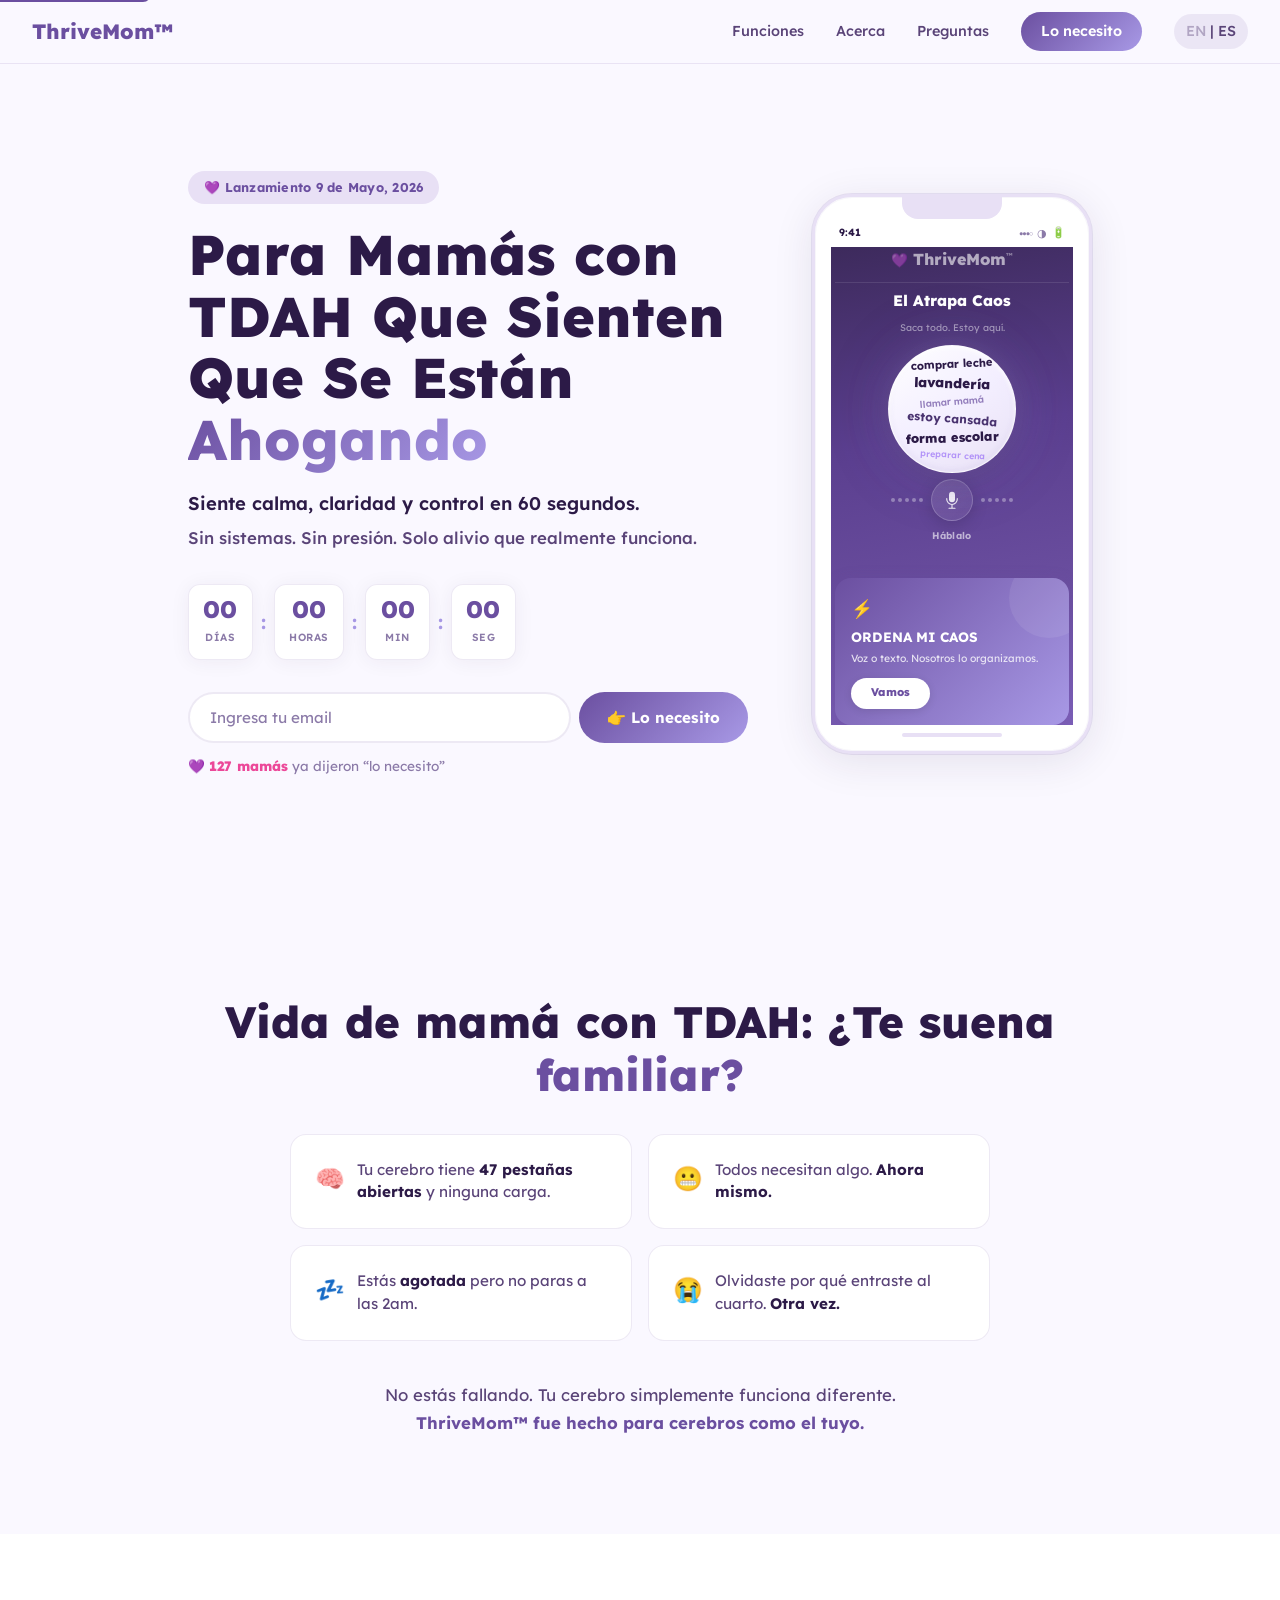
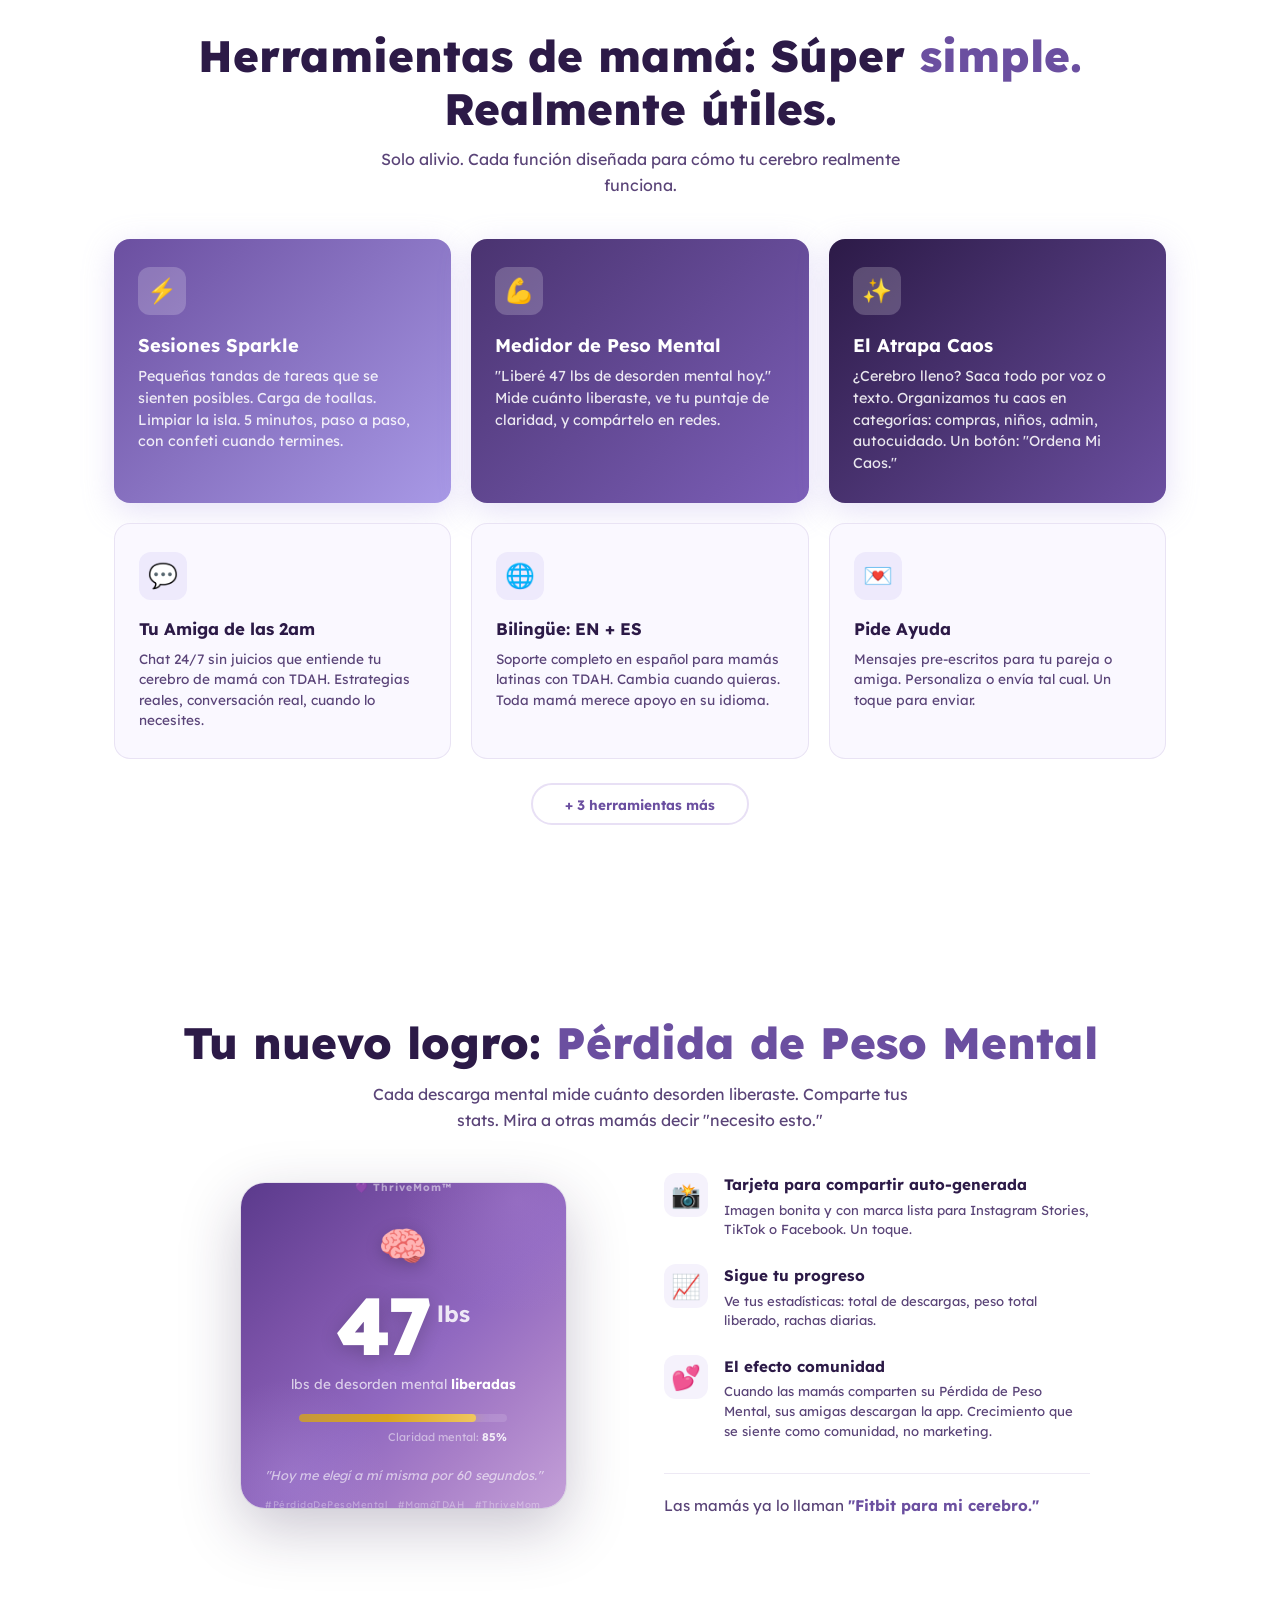
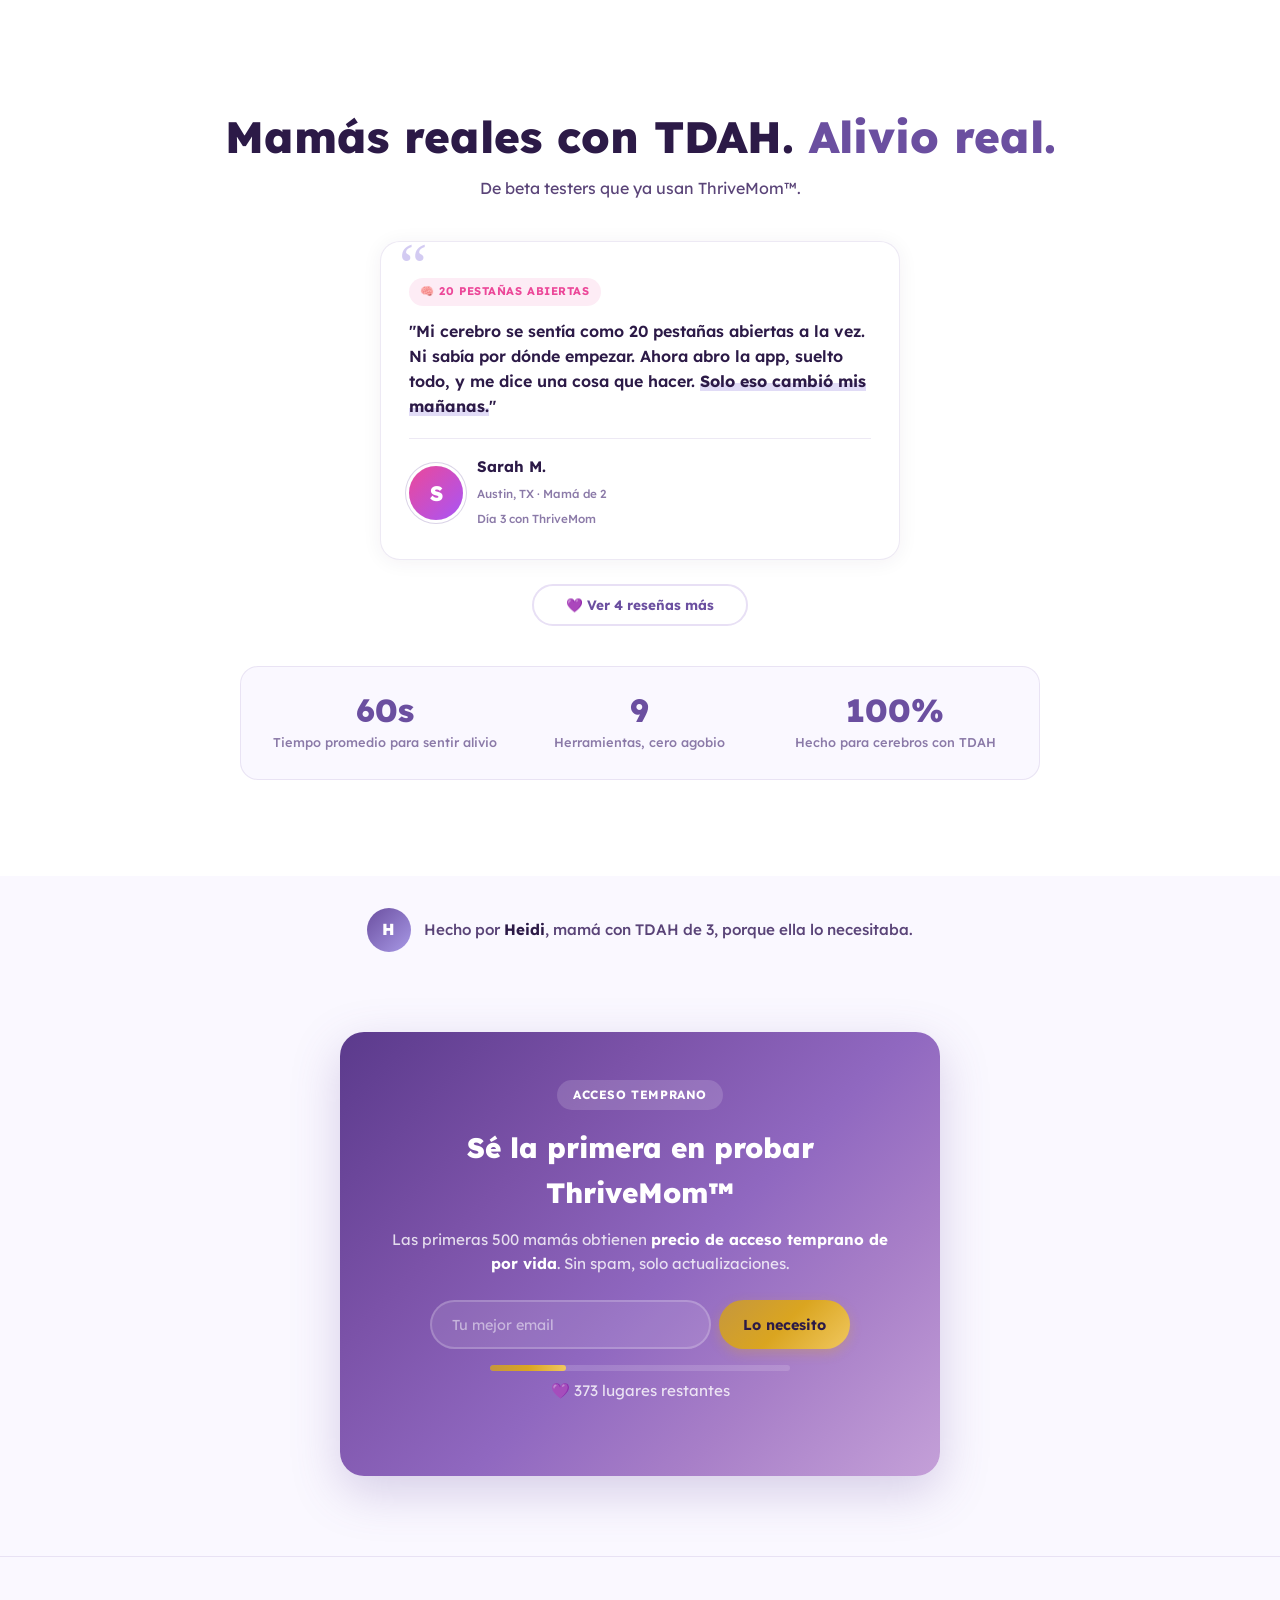
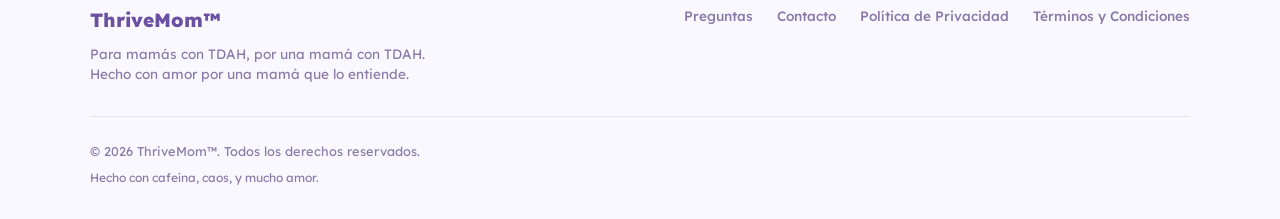
==== commit 98c132ff: "Revert tools cards to title-first layout, keep Sparkle first Restore full descriptions for each tool" ====
--- a/es/index.html
+++ b/es/index.html
@@ -165,7 +165,7 @@
   <script defer data-domain="thrivemom.app" src="https://plausible.io/js/script.js"></script>
 
   <link rel="preload" href="../fonts/lexend-latin.woff2" as="font" type="font/woff2" crossorigin>
-  <link rel="stylesheet" href="../styles.css?v=7">
+  <link rel="stylesheet" href="../styles.css?v=8">
 </head>
 <body class="es">
 
@@ -314,51 +314,51 @@
       <div class="features-grid">
         <div class="feature-card featured">
           <div class="feature-icon">&#9889;</div>
-          <p class="feature-benefit">Pequeñas tandas de tareas que se sienten posibles.</p>
-          <h3 class="feature-name">&mdash; Sesiones Sparkle</h3>
+          <h3>Sesiones Sparkle</h3>
+          <p>Pequeñas tandas de tareas que se sienten posibles. Carga de toallas. Limpiar la isla. 5 minutos, paso a paso, con confeti cuando termines.</p>
         </div>
         <div class="feature-card featured">
           <div class="feature-icon">&#128170;</div>
-          <p class="feature-benefit">"Liberé 47 lbs de desorden mental hoy."</p>
-          <h3 class="feature-name">&mdash; Medidor de Peso Mental</h3>
+          <h3>Medidor de Peso Mental</h3>
+          <p>"Liberé 47 lbs de desorden mental hoy." Mide cuánto liberaste, ve tu puntaje de claridad, y compártelo en redes.</p>
         </div>
         <div class="feature-card featured">
           <div class="feature-icon">&#10024;</div>
-          <p class="feature-benefit">¿Cerebro lleno? Saca todo por voz o texto.</p>
-          <h3 class="feature-name">&mdash; El Atrapa Caos</h3>
+          <h3>El Atrapa Caos</h3>
+          <p>¿Cerebro lleno? Saca todo por voz o texto. Organizamos tu caos en categorías: compras, niños, admin, autocuidado. Un botón: "Ordena Mi Caos."</p>
         </div>
         <div class="feature-card">
           <div class="feature-icon">&#128172;</div>
-          <p class="feature-benefit">Chat 24/7 sin juicios.</p>
-          <h3 class="feature-name">&mdash; Tu Amiga de las 2am</h3>
+          <h3>Tu Amiga de las 2am</h3>
+          <p>Chat 24/7 sin juicios que entiende tu cerebro de mamá con TDAH. Estrategias reales, conversación real, cuando lo necesites.</p>
         </div>
         <div class="feature-card">
           <div class="feature-icon">&#127760;</div>
-          <p class="feature-benefit">Soporte completo en español para mamás latinas con TDAH.</p>
-          <h3 class="feature-name">&mdash; Bilingüe: EN + ES</h3>
+          <h3>Bilingüe: EN + ES</h3>
+          <p>Soporte completo en español para mamás latinas con TDAH. Cambia cuando quieras. Toda mamá merece apoyo en su idioma.</p>
         </div>
         <div class="feature-card">
           <div class="feature-icon">&#128140;</div>
-          <p class="feature-benefit">Personaliza o envía tal cual. Mensajes pre-escritos para tu pareja o amiga.</p>
-          <h3 class="feature-name">&mdash; Pide Ayuda</h3>
+          <h3>Pide Ayuda</h3>
+          <p>Mensajes pre-escritos para tu pareja o amiga. Personaliza o envía tal cual. Un toque para enviar.</p>
         </div>
       </div>
       <!-- Hidden cards -->
       <div class="features-grid features-extra" id="featuresExtra" style="display:none;margin-top:1.25rem;">
         <div class="feature-card">
           <div class="feature-icon">&#128200;</div>
-          <p class="feature-benefit">Check-ins diarios, mapas de ánimo semanales, frasco de victorias y rachas.</p>
-          <h3 class="feature-name">&mdash; Seguimiento de Ánimo</h3>
+          <h3>Seguimiento de Ánimo</h3>
+          <p>Check-ins diarios, mapas de ánimo semanales, frasco de victorias y rachas. Registro sin esfuerzo con micro-lecciones de TDAH.</p>
         </div>
         <div class="feature-card">
           <div class="feature-icon">&#129495;&#8205;&#9792;&#65039;</div>
-          <p class="feature-benefit">Ejercicios de respiración según tu ánimo.</p>
-          <h3 class="feature-name">&mdash; Reset Rápido</h3>
+          <h3>Reset Rápido</h3>
+          <p>Ejercicios de respiración según tu ánimo. Personalizado a lo que realmente necesitas ahora.</p>
         </div>
         <div class="feature-card">
           <div class="feature-icon">&#9201;</div>
-          <p class="feature-benefit">Divide tareas en pedacitos posibles.</p>
-          <h3 class="feature-name">&mdash; Temporizador de Enfoque</h3>
+          <h3>Temporizador de Enfoque</h3>
+          <p>Divide tareas en pedacitos posibles. Con celebración cuando terminas.</p>
         </div>
       </div>
       <button class="features-toggle" id="featuresToggle" onclick="toggleMoreFeatures()">
--- a/styles.css
+++ b/styles.css
@@ -1090,23 +1090,28 @@
 }
 
 .feature-icon {
-  font-size: 1.6rem;
-  margin-bottom: 0.75rem;
-}
-
-.feature-benefit {
-  font-size: 0.9rem;
+  width: 48px;
+  height: 48px;
+  border-radius: 12px;
+  display: flex;
+  align-items: center;
+  justify-content: center;
+  font-size: 1.5rem;
+  margin-bottom: 1rem;
+  background: rgba(168,153,230,0.15);
+}
+
+.feature-card h3 {
+  font-size: 1.05rem;
+  font-weight: 700;
+  margin-bottom: 0.4rem;
+  color: var(--purple-deep);
+}
+
+.feature-card p {
+  font-size: 0.85rem;
   color: var(--text-secondary);
-  line-height: 1.55;
-  flex: 1;
-}
-
-.feature-name {
-  margin-top: 1rem;
-  font-size: 0.8rem;
-  font-weight: 700;
-  color: var(--purple-mid);
-  letter-spacing: 0.01em;
+  line-height: 1.5;
 }
 
 /* Featured cards (top 3 viral features) */
@@ -1117,13 +1122,19 @@
   box-shadow: 0 8px 32px rgba(168, 153, 230, 0.3);
 }
 
-.feature-card.featured .feature-benefit {
-  color: rgba(255,255,255,0.9);
-  font-size: 0.92rem;
-}
-
-.feature-card.featured .feature-name {
-  color: rgba(255,255,255,0.7);
+.feature-card.featured .feature-icon {
+  background: rgba(255,255,255,0.2);
+  color: #fff;
+}
+
+.feature-card.featured h3 {
+  color: white;
+  font-size: 1.15rem;
+}
+
+.feature-card.featured p {
+  color: rgba(255,255,255,0.88);
+  font-size: 0.9rem;
 }
 
 .feature-card.featured:hover {
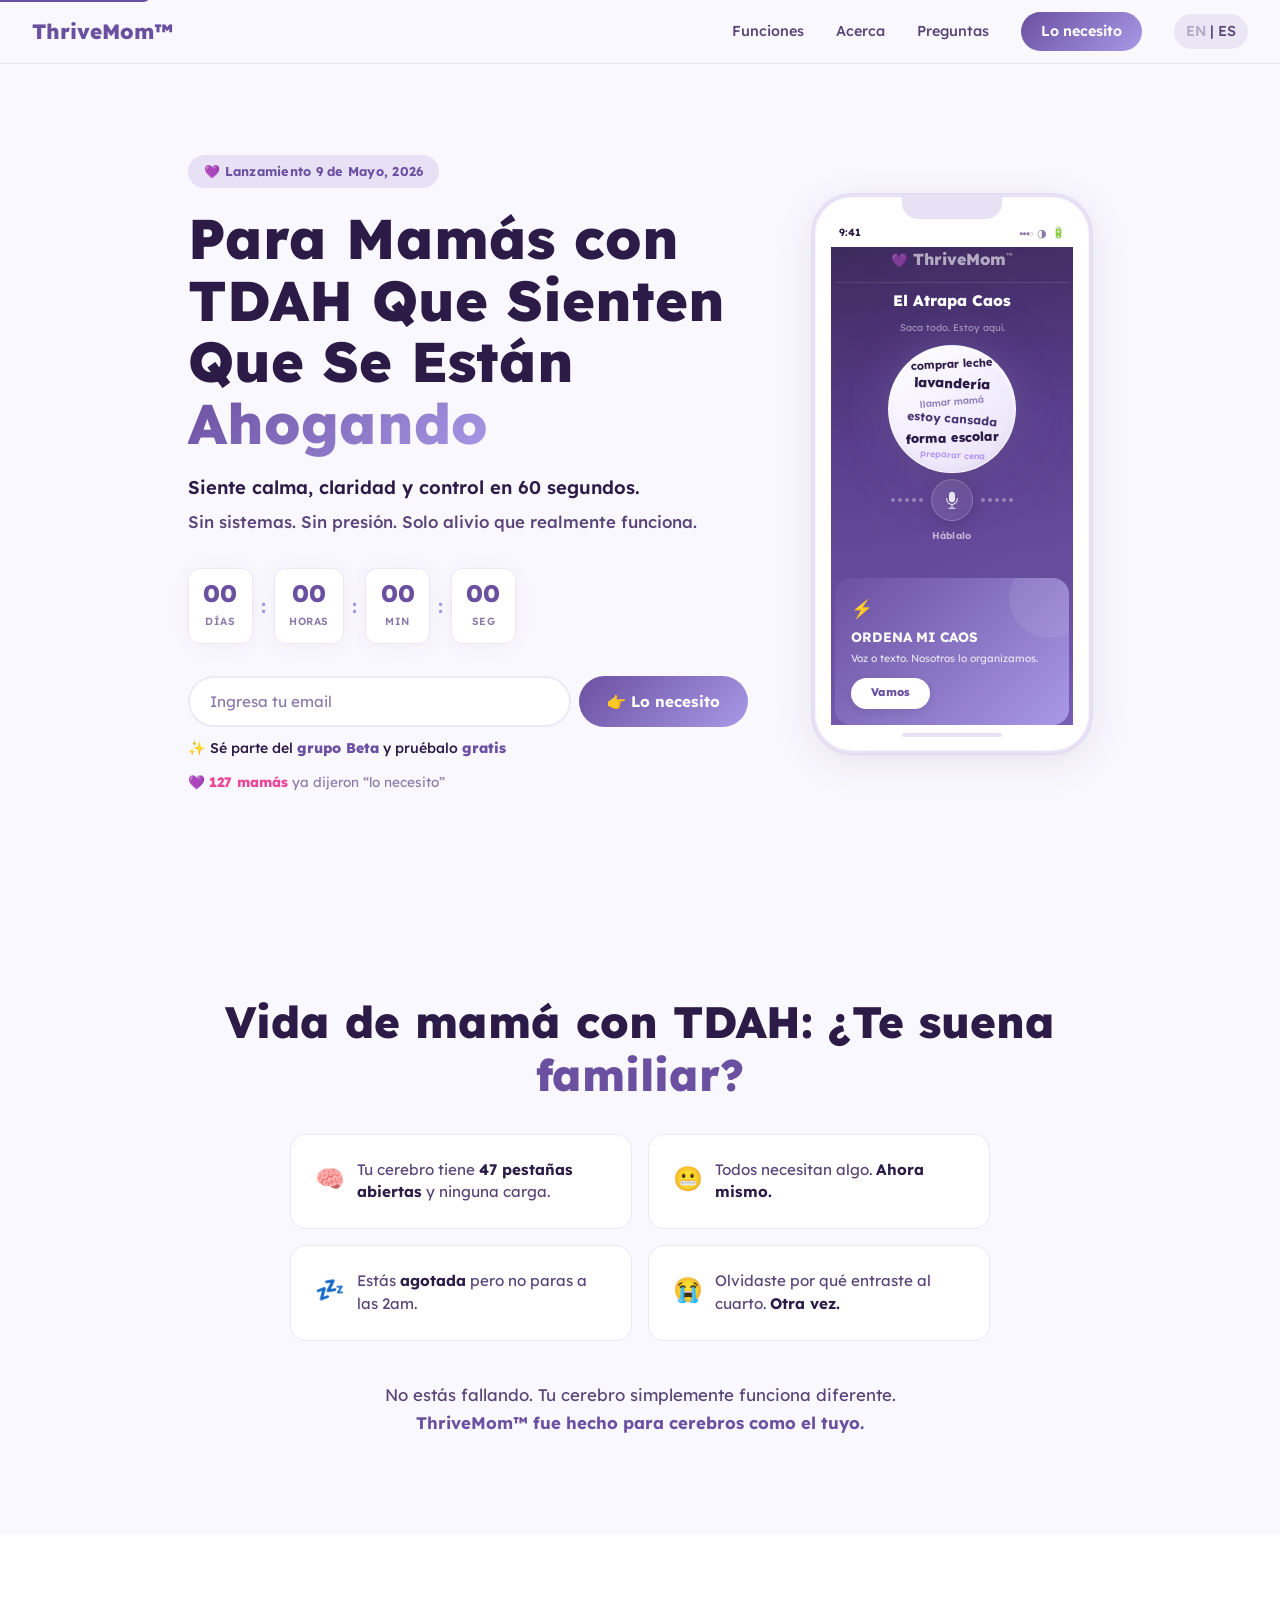
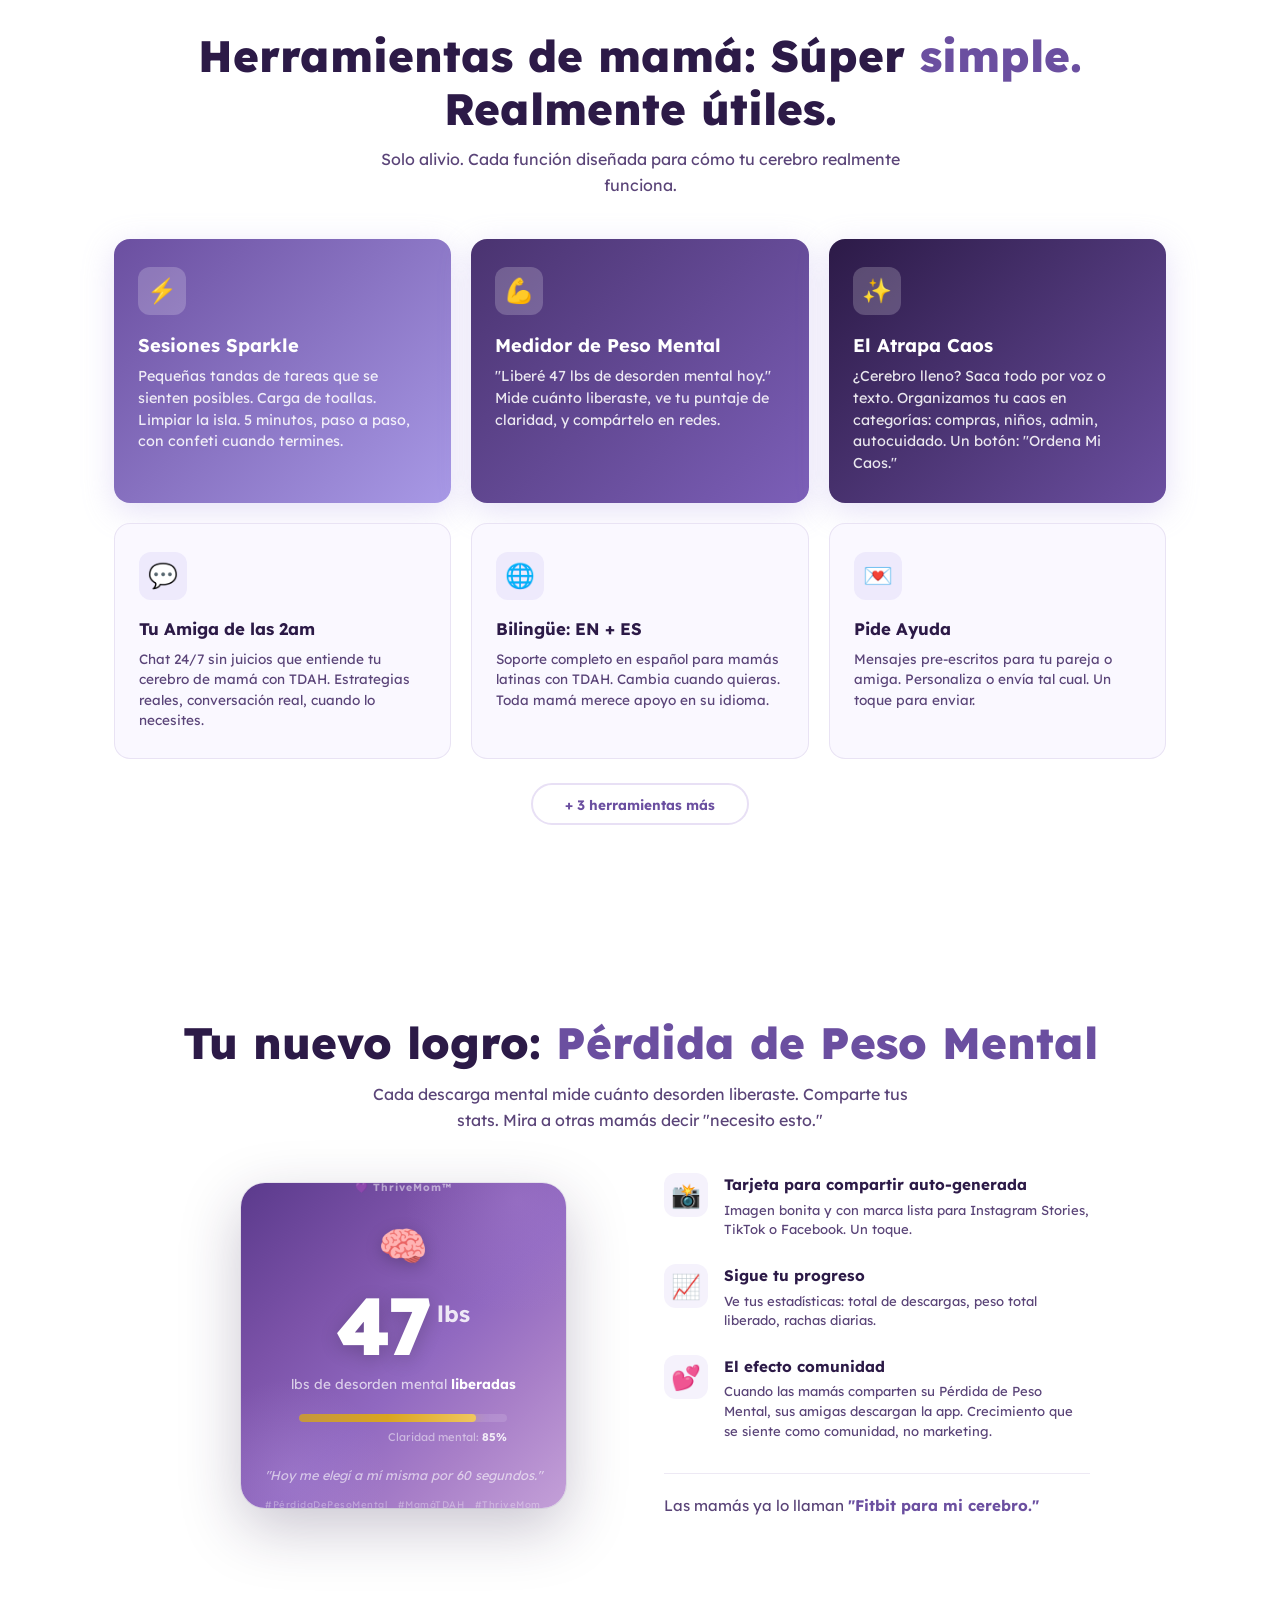
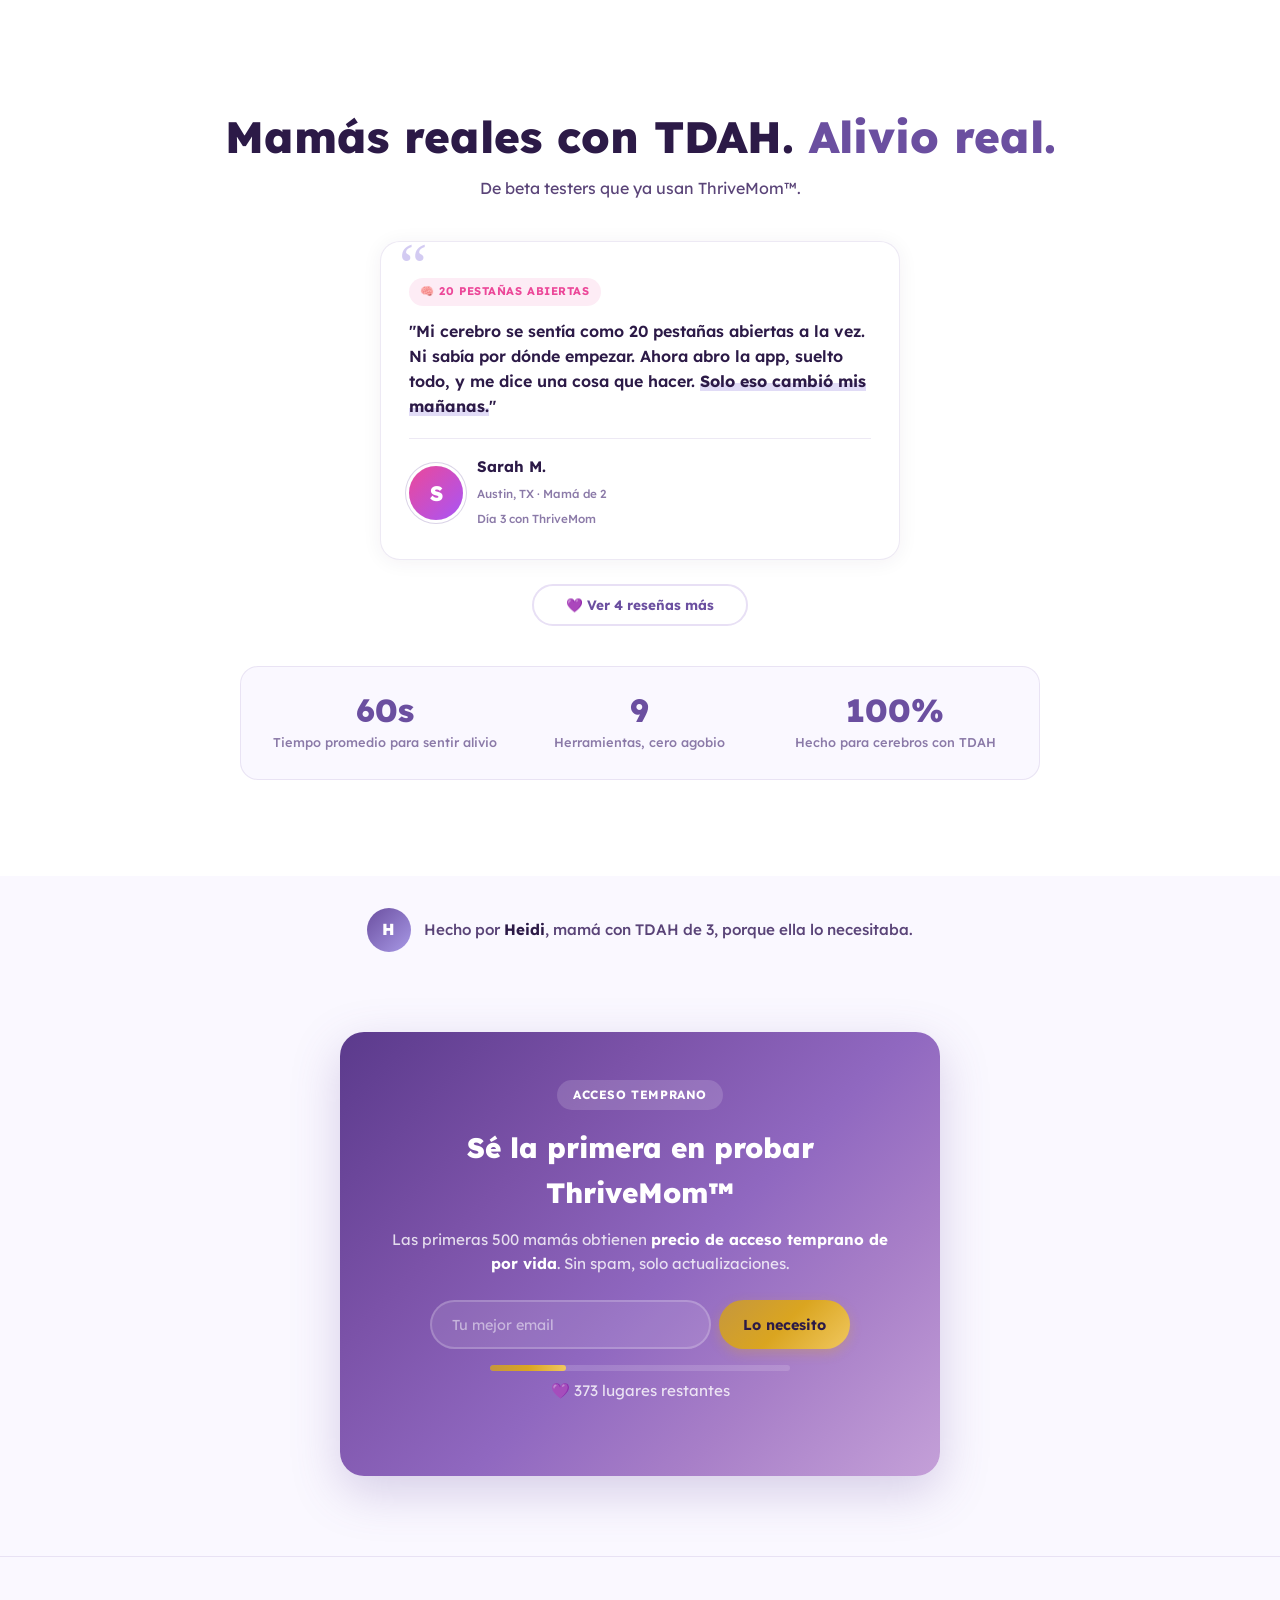
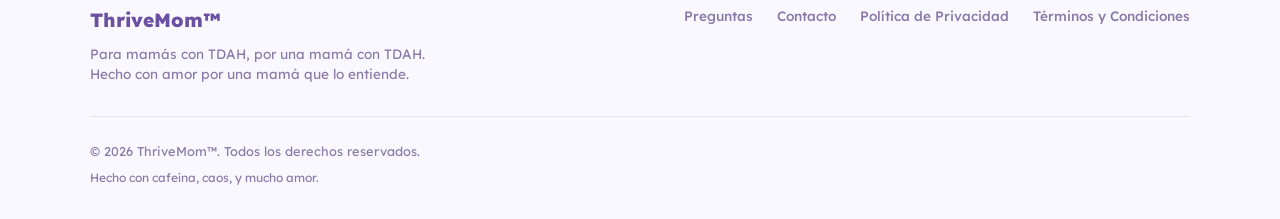
==== commit edb0794e: "Add Beta group free trial line under hero email form Adds an attention-grabbing line under the email" ====
--- a/es/index.html
+++ b/es/index.html
@@ -165,7 +165,7 @@
   <script defer data-domain="thrivemom.app" src="https://plausible.io/js/script.js"></script>
 
   <link rel="preload" href="../fonts/lexend-latin.woff2" as="font" type="font/woff2" crossorigin>
-  <link rel="stylesheet" href="../styles.css?v=8">
+  <link rel="stylesheet" href="../styles.css?v=9">
 </head>
 <body class="es">
 
@@ -223,6 +223,7 @@
         <input type="email" id="heroEmail" placeholder="Ingresa tu email" autocomplete="email" required aria-label="Correo electrónico para la lista de espera">
         <button type="submit" id="heroBtn">&#128073; Lo necesito</button>
       </form>
+      <p class="hero-beta">&#10024; Sé parte del <strong>grupo Beta</strong> y pruébalo <strong>gratis</strong></p>
       <div id="heroSuccess" class="form-success" style="display:none;">
         <span class="success-icon">&#10003;</span>
         <p>¡Estás en la lista! Revisa tu bandeja.</p>
--- a/styles.css
+++ b/styles.css
@@ -314,6 +314,15 @@
   animation: fadeUp 0.5s ease-out 0.55s both;
 }
 
+.hero-beta {
+  font-size: 0.88rem;
+  color: var(--purple-deep);
+  margin-top: 0.6rem;
+  font-weight: 500;
+  animation: fadeUp 0.5s ease-out 0.5s both;
+}
+.hero-beta strong { color: var(--purple-mid); font-weight: 800; }
+
 /* Form success */
 .form-success {
   animation: fadeUp 0.4s ease-out;
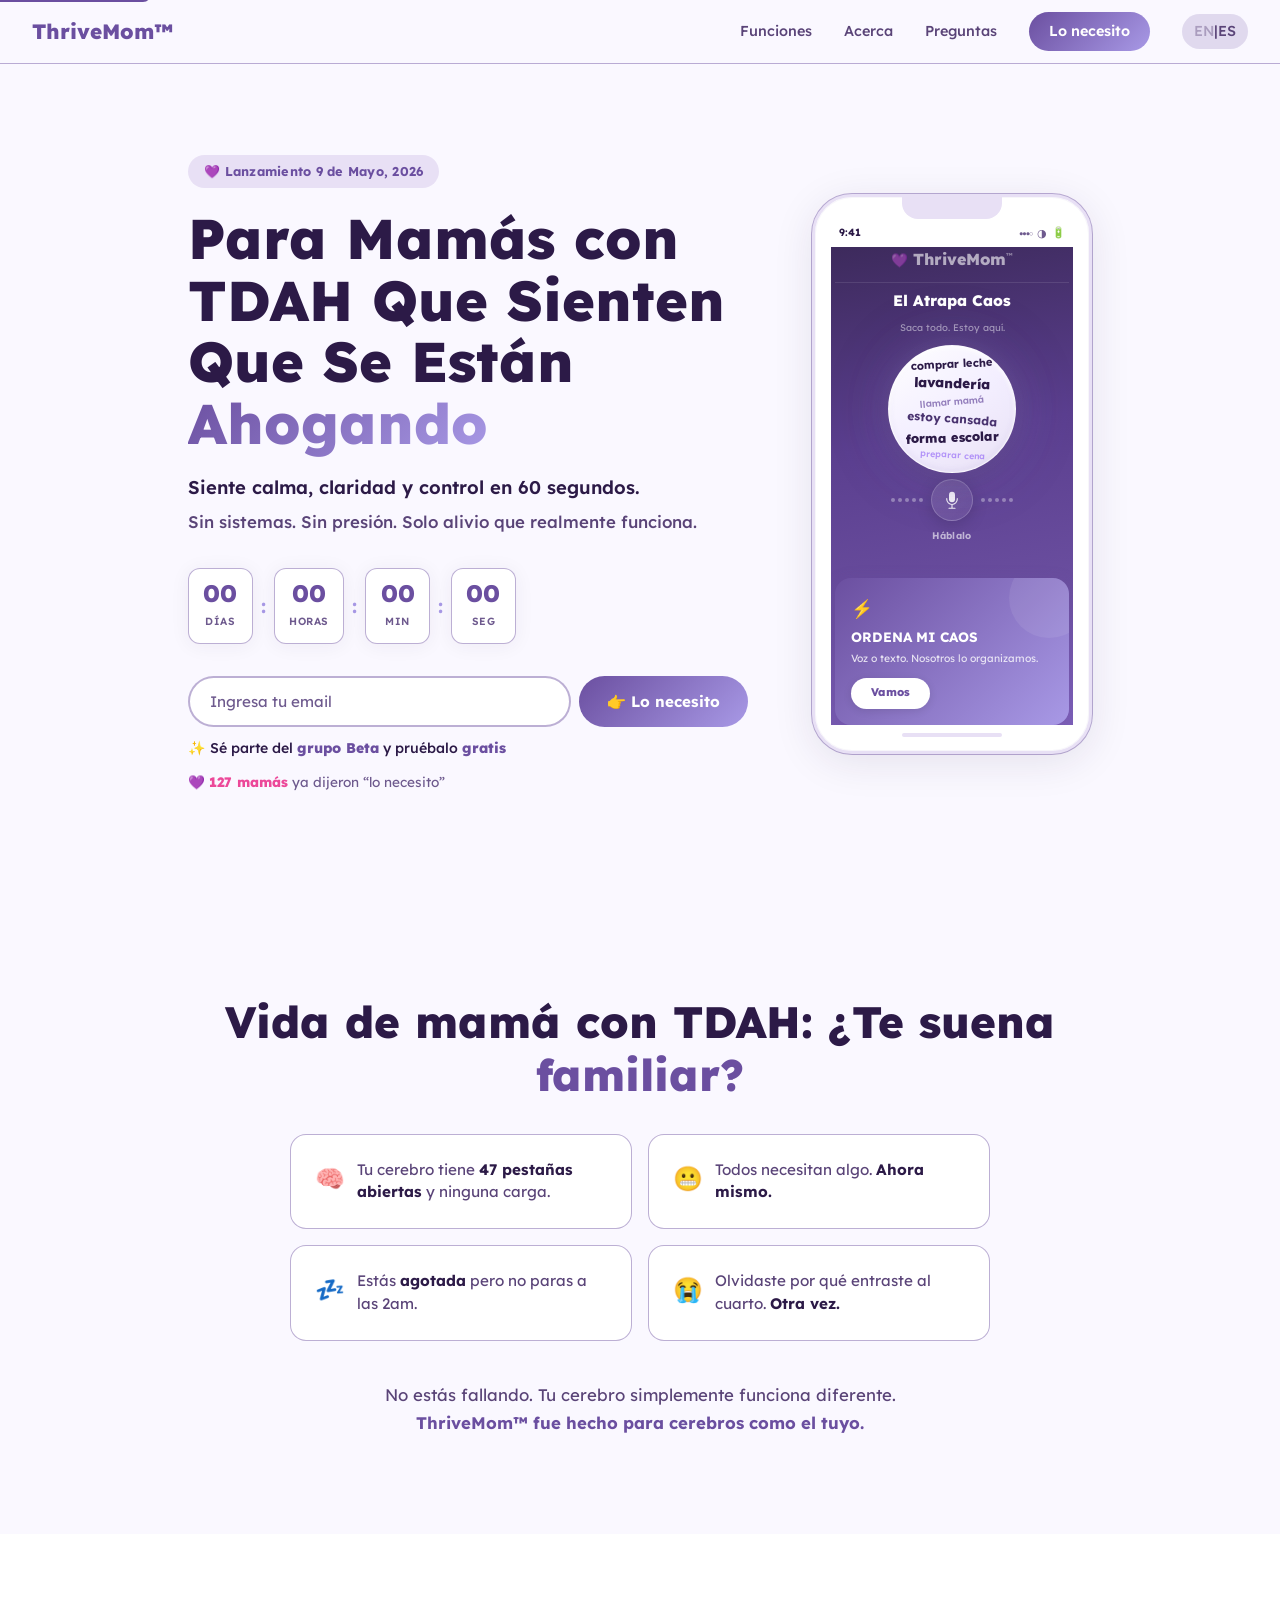
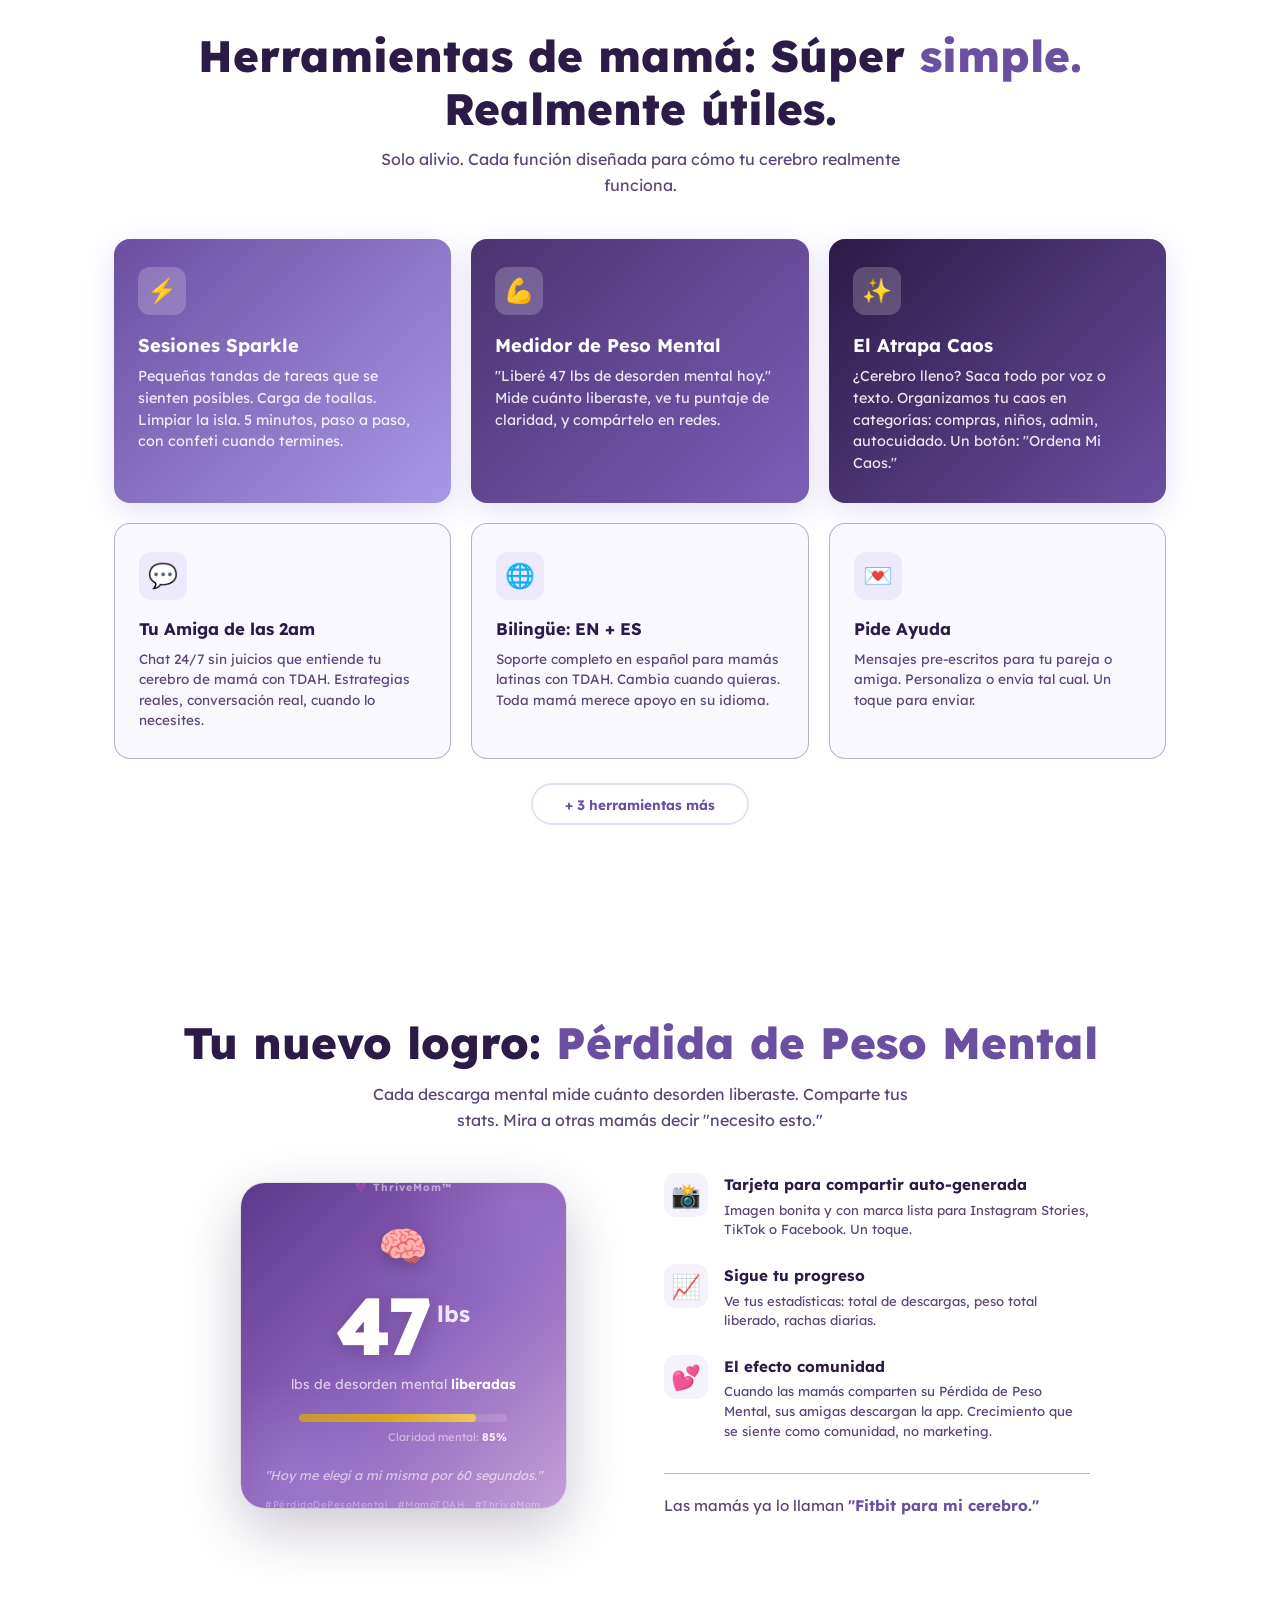
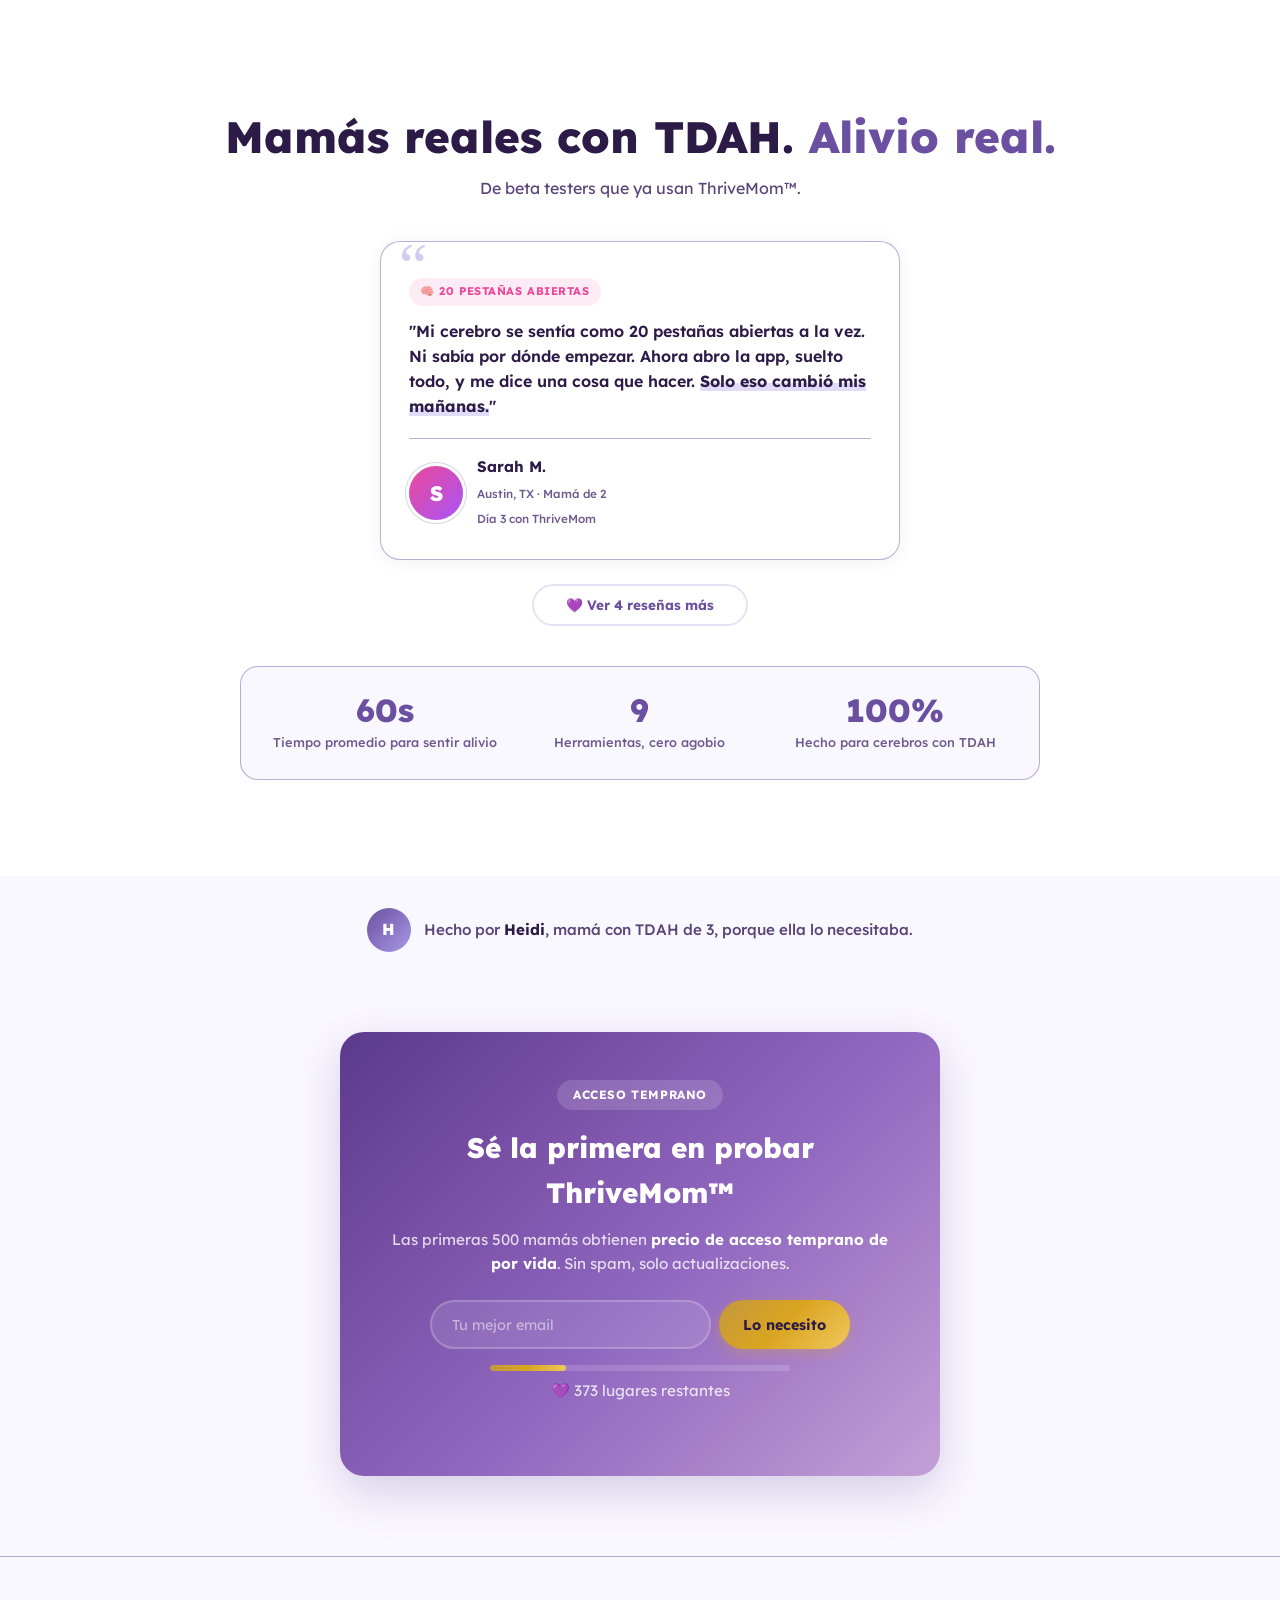
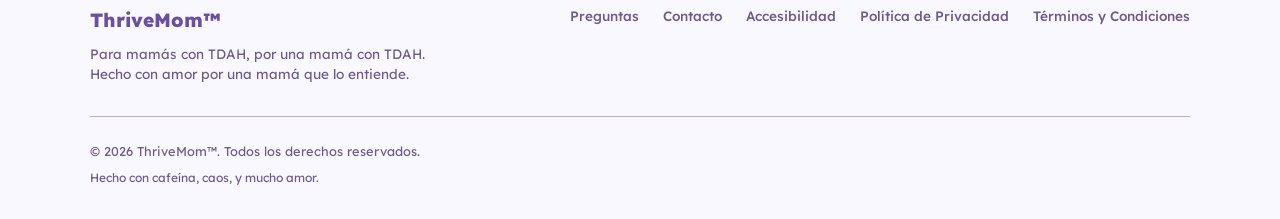
==== commit e40ed4cf: "WCAG 2.2 Level AA compliance + accessibility statement page Accessibility fixes: - Remove copy prote" ====
--- a/es/index.html
+++ b/es/index.html
@@ -111,14 +111,6 @@
     "mainEntity": [
       {
         "@type": "Question",
-        "name": "\u00bfCuándo se lanza ThriveMom\u2122?",
-        "acceptedAnswer": {
-          "@type": "Answer",
-          "text": "9 de mayo de 2026. Únete a la lista de espera para que te avisemos en cuanto esté disponible. Los primeros miembros obtienen acceso prioritario y precios especiales."
-        }
-      },
-      {
-        "@type": "Question",
         "name": "\u00bfThriveMom\u2122 es solo para mamás con diagnóstico de TDAH?",
         "acceptedAnswer": {
           "@type": "Answer",
@@ -127,18 +119,18 @@
       },
       {
         "@type": "Question",
+        "name": "\u00bfQué hace diferente a ThriveMom\u2122?",
+        "acceptedAnswer": {
+          "@type": "Answer",
+          "text": "La mayoría de las apps están hechas para cerebros neurotípicos. ThriveMom\u2122 está diseñado específicamente para TDAH: baja fricción, gratificación instantánea, sin culpas. Todo toma menos de 60 segundos para empezar."
+        }
+      },
+      {
+        "@type": "Question",
         "name": "\u00bfThriveMom\u2122 es gratis?",
         "acceptedAnswer": {
           "@type": "Answer",
           "text": "ThriveMom\u2122 tendrá un nivel gratuito con funciones esenciales. Las primeras 500 mamás en la lista obtienen precio de acceso temprano de por vida en la versión completa."
-        }
-      },
-      {
-        "@type": "Question",
-        "name": "\u00bfQué hace diferente a ThriveMom\u2122?",
-        "acceptedAnswer": {
-          "@type": "Answer",
-          "text": "La mayoría de las apps están hechas para cerebros neurotípicos. ThriveMom\u2122 está diseñado específicamente para TDAH: baja fricción, gratificación instantánea, sin culpas. Todo toma menos de 60 segundos para empezar."
         }
       },
       {
@@ -156,6 +148,14 @@
           "@type": "Answer",
           "text": "Sí. ThriveMom\u2122 tiene soporte bilingüe completo en inglés y español, diseñado especialmente para mamás latinas con TDAH. Cambia en cualquier momento con un toque."
         }
+      },
+      {
+        "@type": "Question",
+        "name": "\u00bfCuándo se lanza ThriveMom\u2122?",
+        "acceptedAnswer": {
+          "@type": "Answer",
+          "text": "9 de mayo de 2026. Únete a la lista de espera para que te avisemos en cuanto esté disponible. Los primeros miembros obtienen acceso prioritario y precios especiales."
+        }
       }
     ]
   }
@@ -165,7 +165,7 @@
   <script defer data-domain="thrivemom.app" src="https://plausible.io/js/script.js"></script>
 
   <link rel="preload" href="../fonts/lexend-latin.woff2" as="font" type="font/woff2" crossorigin>
-  <link rel="stylesheet" href="../styles.css?v=9">
+  <link rel="stylesheet" href="../styles.css?v=10">
 </head>
 <body class="es">
 
@@ -220,11 +220,12 @@
       <!-- Waitlist form -->
       <form id="heroForm" class="hero-form" onsubmit="return handleWaitlist(event, 'hero')" aria-label="Únete a la lista de espera de ThriveMom™">
         <label for="heroEmail" class="sr-only">Correo electrónico</label>
-        <input type="email" id="heroEmail" placeholder="Ingresa tu email" autocomplete="email" required aria-label="Correo electrónico para la lista de espera">
+        <input type="email" id="heroEmail" placeholder="Ingresa tu email" autocomplete="email" required aria-label="Correo electrónico para la lista de espera" aria-describedby="heroEmailError">
         <button type="submit" id="heroBtn">&#128073; Lo necesito</button>
       </form>
+      <p class="form-error" id="heroEmailError" role="alert"></p>
       <p class="hero-beta">&#10024; Sé parte del <strong>grupo Beta</strong> y pruébalo <strong>gratis</strong></p>
-      <div id="heroSuccess" class="form-success" style="display:none;">
+      <div id="heroSuccess" class="form-success" style="display:none;" aria-live="polite">
         <span class="success-icon">&#10003;</span>
         <p>¡Estás en la lista! Revisa tu bandeja.</p>
       </div>
@@ -527,10 +528,11 @@
         <p>Las primeras 500 mamás obtienen <strong>precio de acceso temprano de por vida</strong>. Sin spam, solo actualizaciones.</p>
         <form id="waitlistForm" class="waitlist-form" onsubmit="return handleWaitlist(event, 'waitlist')" aria-label="Reserva tu lugar en la lista de espera de ThriveMom™">
           <label for="waitlistEmail" class="sr-only">Correo electrónico</label>
-          <input type="email" id="waitlistEmail" placeholder="Tu mejor email" autocomplete="email" required aria-label="Correo electrónico para acceso temprano">
+          <input type="email" id="waitlistEmail" placeholder="Tu mejor email" autocomplete="email" required aria-label="Correo electrónico para acceso temprano" aria-describedby="waitlistEmailError">
           <button type="submit" id="waitlistBtn">Lo necesito</button>
         </form>
-        <div id="waitlistSuccess" class="form-success" style="display:none;">
+        <p class="form-error" id="waitlistEmailError" role="alert"></p>
+        <div id="waitlistSuccess" class="form-success" style="display:none;" aria-live="polite">
           <span class="success-icon">&#10003;</span>
           <p>¡Estás dentro! Te escribiremos antes que a nadie.</p>
         </div>
@@ -555,6 +557,7 @@
       <div class="footer-links">
         <a href="/es/faq.html">Preguntas</a>
         <a href="mailto:support@thrivemom.app">Contacto</a>
+        <a href="/es/accessibility.html">Accesibilidad</a>
         <a href="/privacy.html">Política de Privacidad</a>
         <a href="/terms.html">Términos y Condiciones</a>
       </div>
@@ -565,7 +568,6 @@
     </div>
   </footer>
 
-  <script defer src="../script.js?v=18"></script>
-  <script>document.addEventListener('contextmenu',function(e){e.preventDefault()});document.onkeydown=function(e){if(e.ctrlKey&&(e.key==='u'||e.key==='s'||e.key==='c'))return false};</script>
+  <script defer src="../script.js?v=19"></script>
 </body>
 </html>
--- a/styles.css
+++ b/styles.css
@@ -20,16 +20,18 @@
   --white: #ffffff;
   --text: #2c1a47;
   --text-secondary: #5a4478;
-  --text-muted: #8b7aa8;
+  --text-muted: #6E5A8E;
   --accent-pink: #ec4899;
   --accent-green: #10b981;
-  --border: rgba(107, 79, 160, 0.12);
+  --border: rgba(107, 79, 160, 0.45);
+  --border-subtle: rgba(107, 79, 160, 0.12);
   --shadow: 0 2px 20px rgba(44, 26, 71, 0.06);
   --shadow-lg: 0 8px 40px rgba(44, 26, 71, 0.1);
   --gradient: linear-gradient(135deg, #6b4fa0, #a899e6);
 }
 
-html { scroll-behavior: smooth; }
+html { scroll-behavior: smooth; scroll-padding-top: 80px; }
+main, section[id], .faq-block { scroll-margin-top: 80px; }
 
 body {
   font-family: 'Lexend', -apple-system, BlinkMacSystemFont, sans-serif;
@@ -104,10 +106,10 @@
 .nav-cta:hover { opacity: 0.9; transform: translateY(-1px); }
 
 .lang-toggle {
-  background: rgba(107,79,160,0.1);
+  background: rgba(107,79,160,0.18);
   border: none;
   text-decoration: none;
-  color: var(--purple-mid);
+  color: var(--purple-deep);
   padding: 0.35rem 0.75rem;
   border-radius: 50px;
   font-size: 0.7rem;
@@ -116,8 +118,12 @@
   cursor: pointer;
   transition: background 0.2s;
   white-space: nowrap;
-}
-.lang-toggle:hover { background: rgba(107,79,160,0.18); }
+  min-height: 24px;
+  min-width: 24px;
+  display: inline-flex;
+  align-items: center;
+}
+.lang-toggle:hover { background: rgba(107,79,160,0.28); }
 .lang-en { opacity: 1; }
 .lang-es { opacity: 0.4; }
 body.es .lang-en { opacity: 0.4; }
@@ -131,6 +137,10 @@
   flex-direction: column;
   gap: 5px;
   padding: 4px;
+  min-height: 24px;
+  min-width: 24px;
+  align-items: center;
+  justify-content: center;
 }
 .mobile-toggle span {
   display: block;
@@ -1828,22 +1838,24 @@
 }
 .skip-link:focus { top: 0; }
 
-/* Copy protection */
-body {
-  -webkit-user-select: none;
-  -moz-user-select: none;
-  -ms-user-select: none;
-  user-select: none;
-}
-input, textarea, button {
-  -webkit-user-select: text;
-  -moz-user-select: text;
-  -ms-user-select: text;
-  user-select: text;
-}
-
 /* Focus visible for keyboard navigation */
-*:focus-visible { outline: 2px solid var(--purple-mid); outline-offset: 2px; }
+*:focus-visible { outline: 3px solid var(--purple-mid); outline-offset: 2px; border-radius: 2px; }
+.nav-cta:focus-visible, .lang-toggle:focus-visible, .features-toggle:focus-visible,
+.reviews-toggle:focus-visible, .mobile-toggle:focus-visible {
+  outline: 3px solid var(--purple-deep); outline-offset: 3px;
+}
+
+/* Form error states */
+.form-error {
+  color: #B00020;
+  font-size: 0.9rem;
+  margin-top: 0.25rem;
+  display: none;
+}
+.form-error[data-visible="true"] { display: block; }
+input[aria-invalid="true"], textarea[aria-invalid="true"] {
+  border-color: #B00020;
+}
 
 /* Respect reduced motion preference */
 @media (prefers-reduced-motion: reduce) {
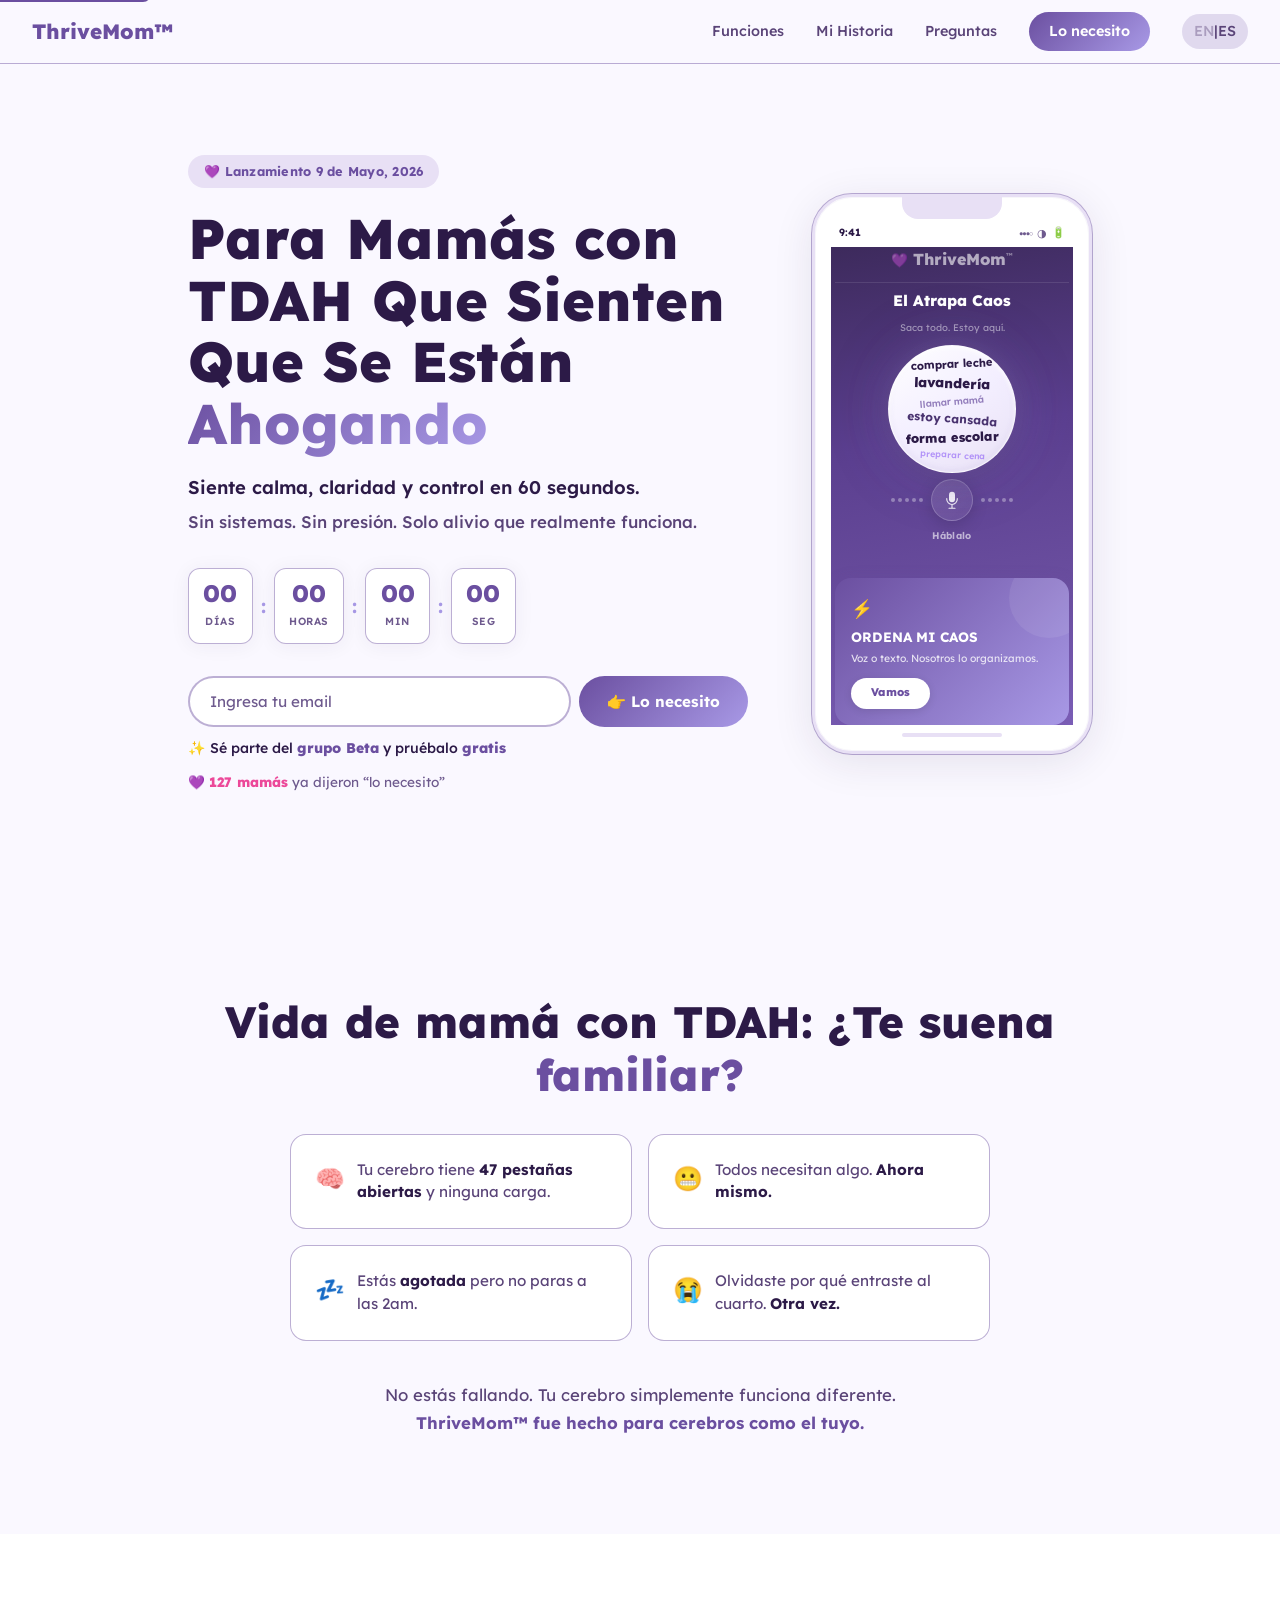
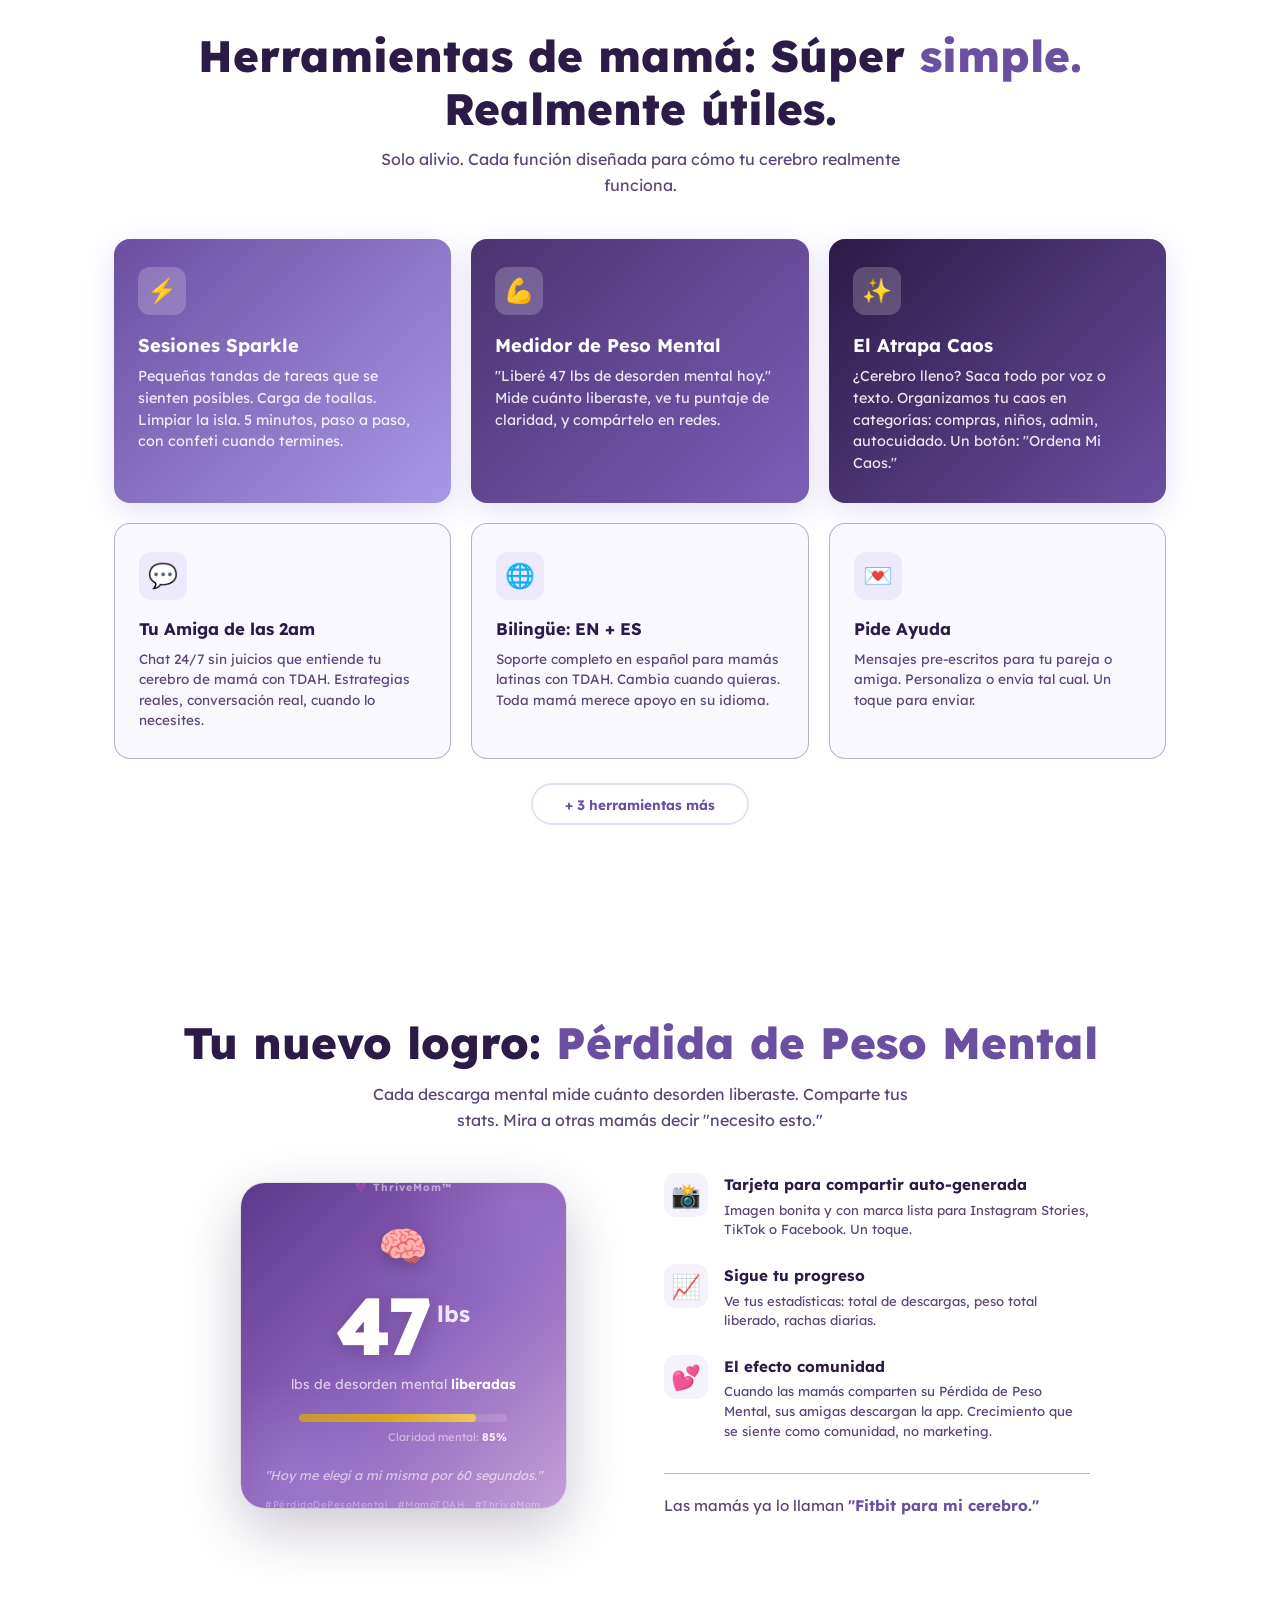
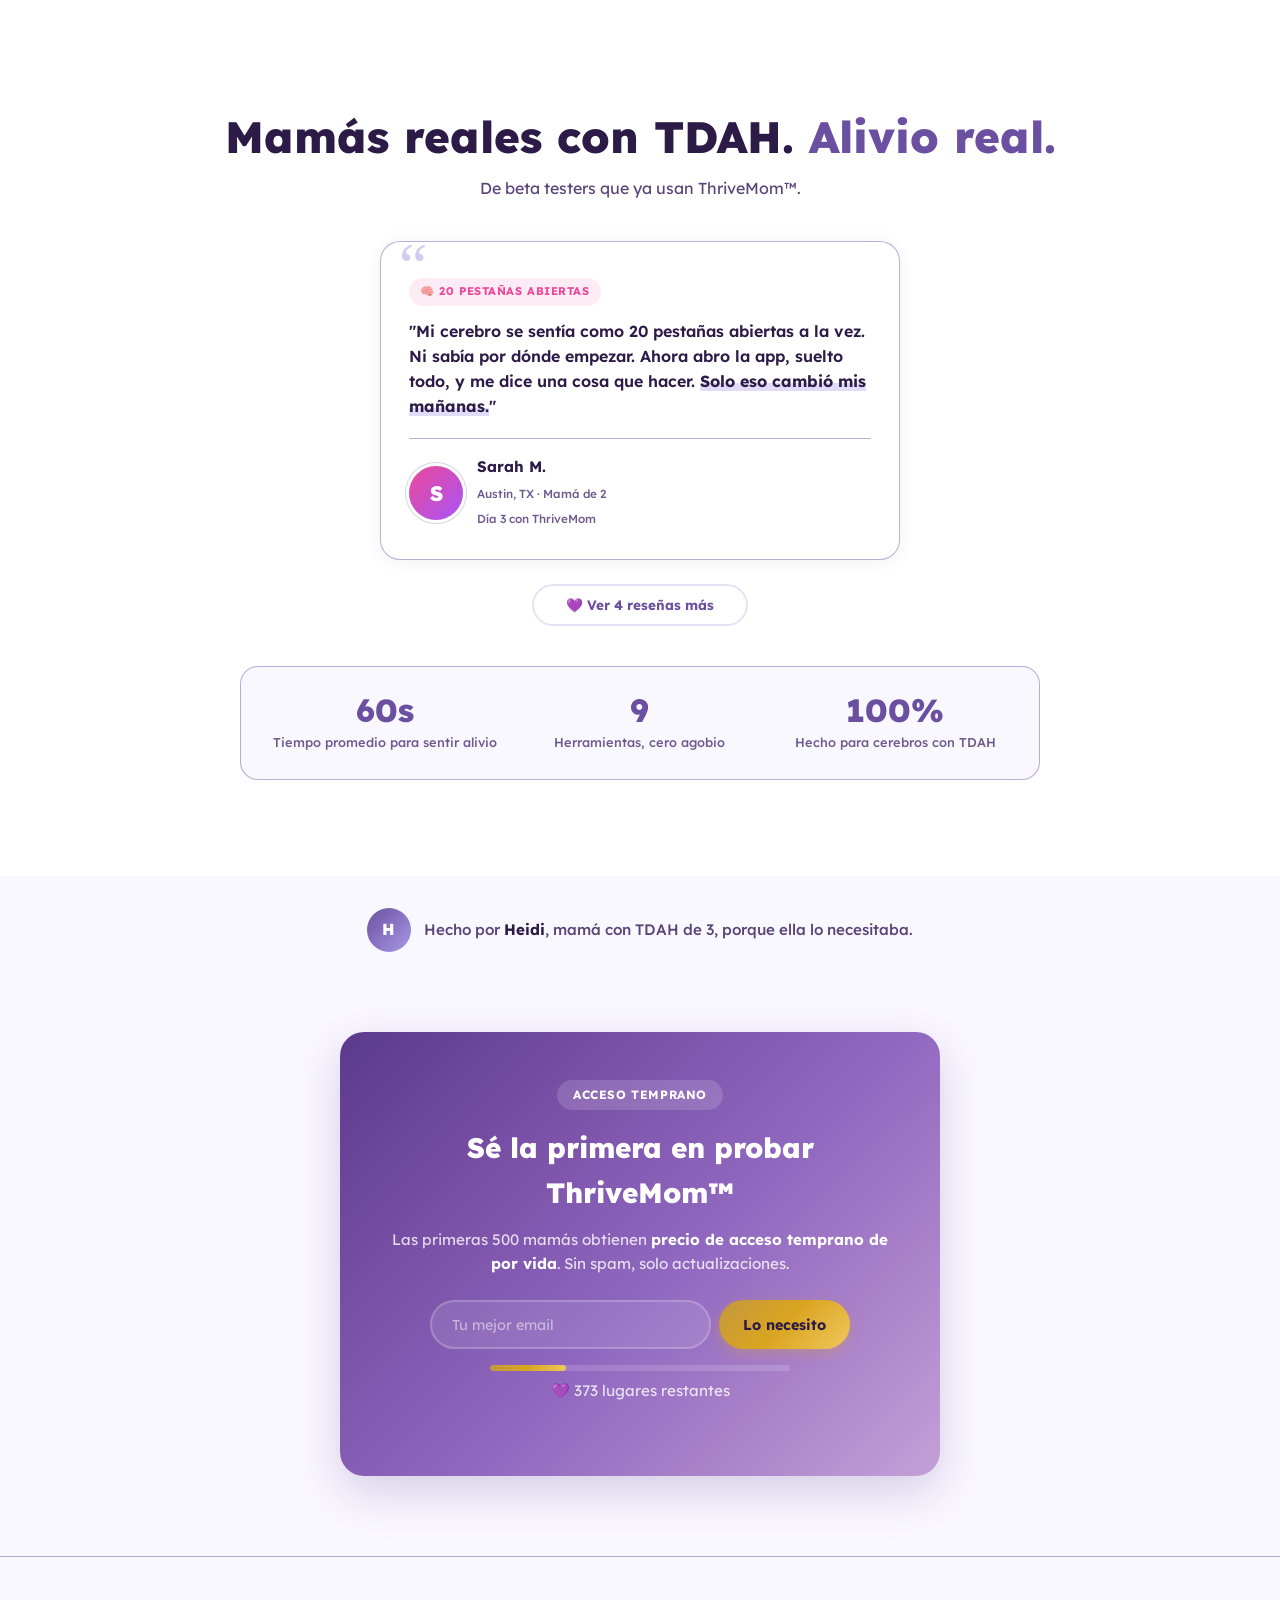
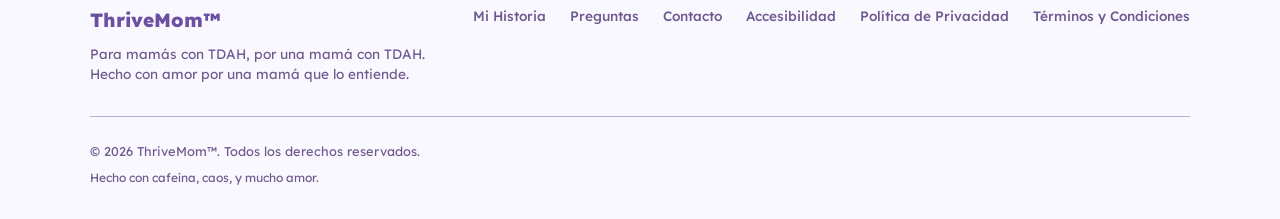
==== commit b5bdd3de: "Add My Story page (EN + ES), update nav, and SEO improvements New pages: - /story.html and /es/story" ====
--- a/es/index.html
+++ b/es/index.html
@@ -176,7 +176,7 @@
     <a href="/es/" class="nav-logo">ThriveMom™</a>
     <div class="nav-links" id="navLinks">
       <a href="/es/#features">Funciones</a>
-      <a href="/es/#proof">Acerca</a>
+      <a href="/es/story.html">Mi Historia</a>
       <a href="/es/faq.html">Preguntas</a>
       <a href="/es/#waitlist" class="nav-cta">Lo necesito</a>
       <a href="/" class="lang-toggle" aria-label="Cambiar idioma"><span class="lang-en">EN</span> | <span class="lang-es">ES</span></a>
@@ -555,6 +555,7 @@
         <p>Para mamás con TDAH, por una mamá con TDAH.<br>Hecho con amor por una mamá que lo entiende.</p>
       </div>
       <div class="footer-links">
+        <a href="/es/story.html">Mi Historia</a>
         <a href="/es/faq.html">Preguntas</a>
         <a href="mailto:support@thrivemom.app">Contacto</a>
         <a href="/es/accessibility.html">Accesibilidad</a>
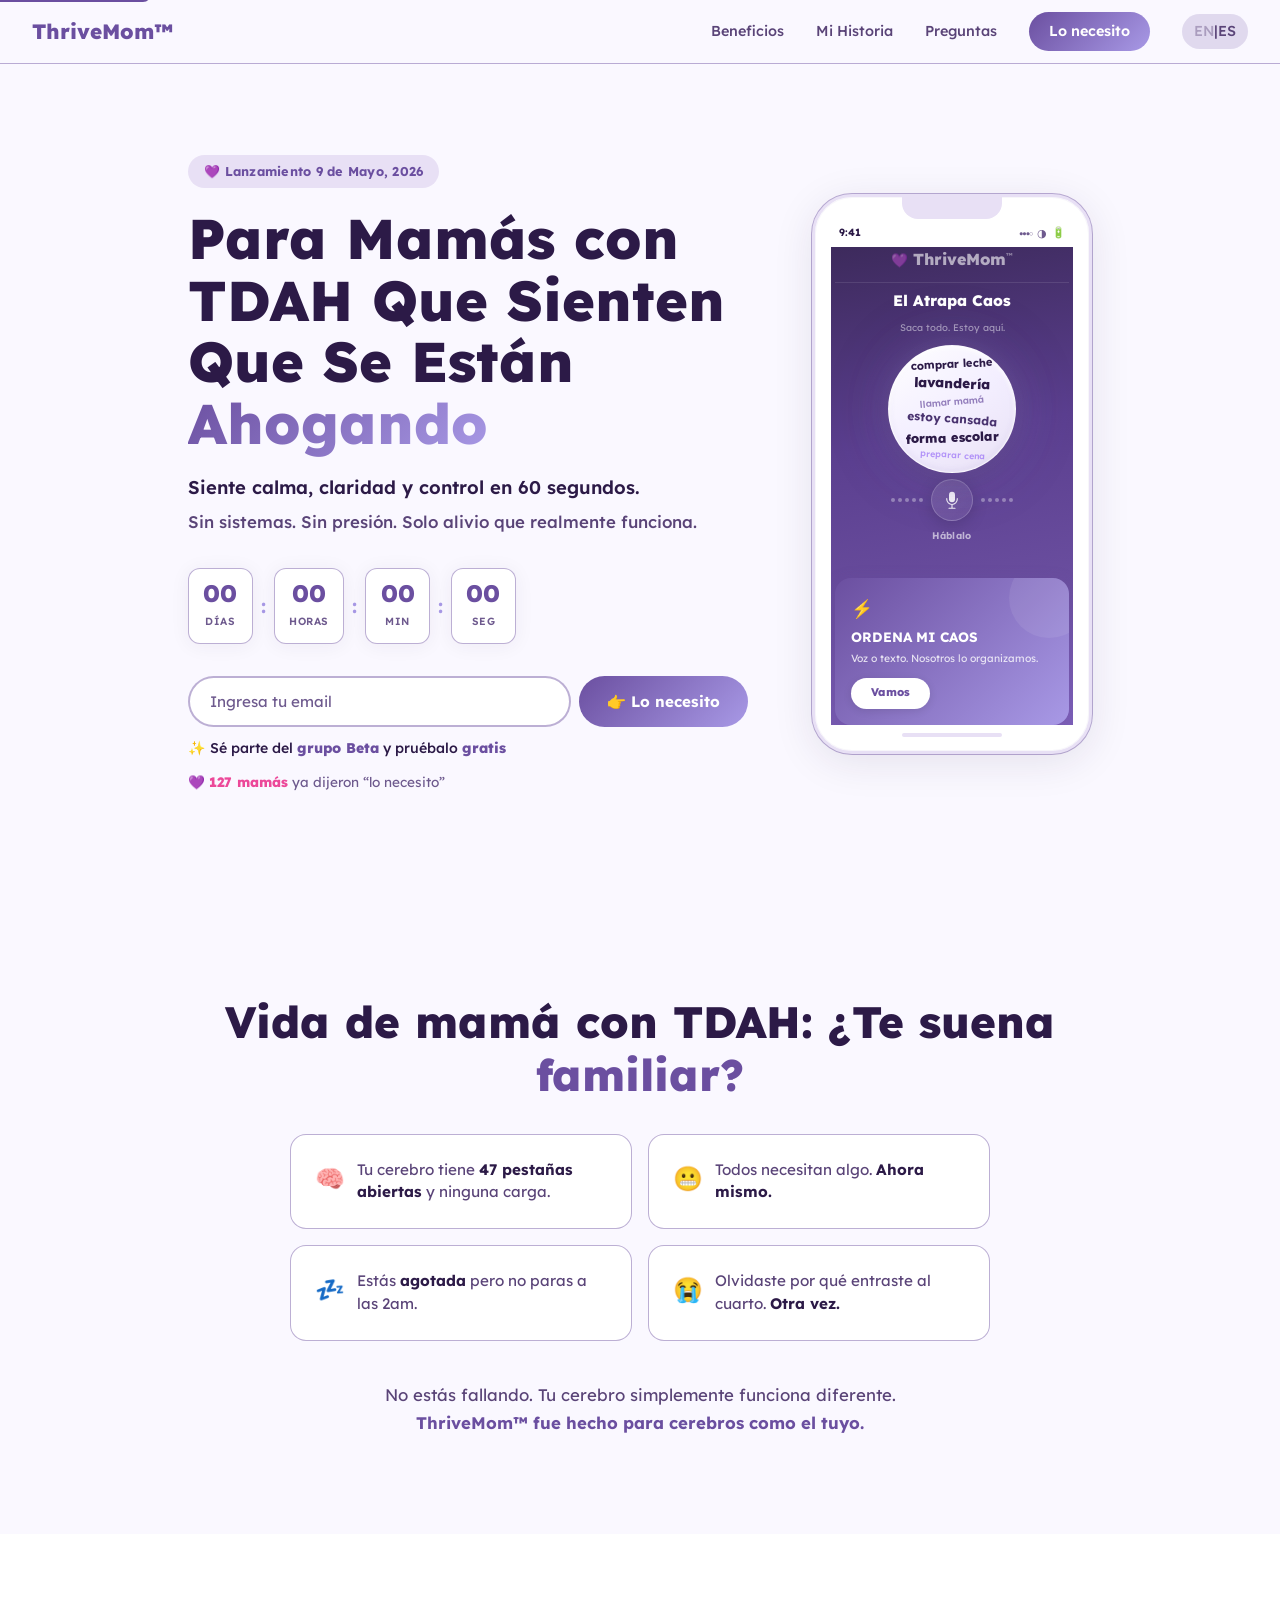
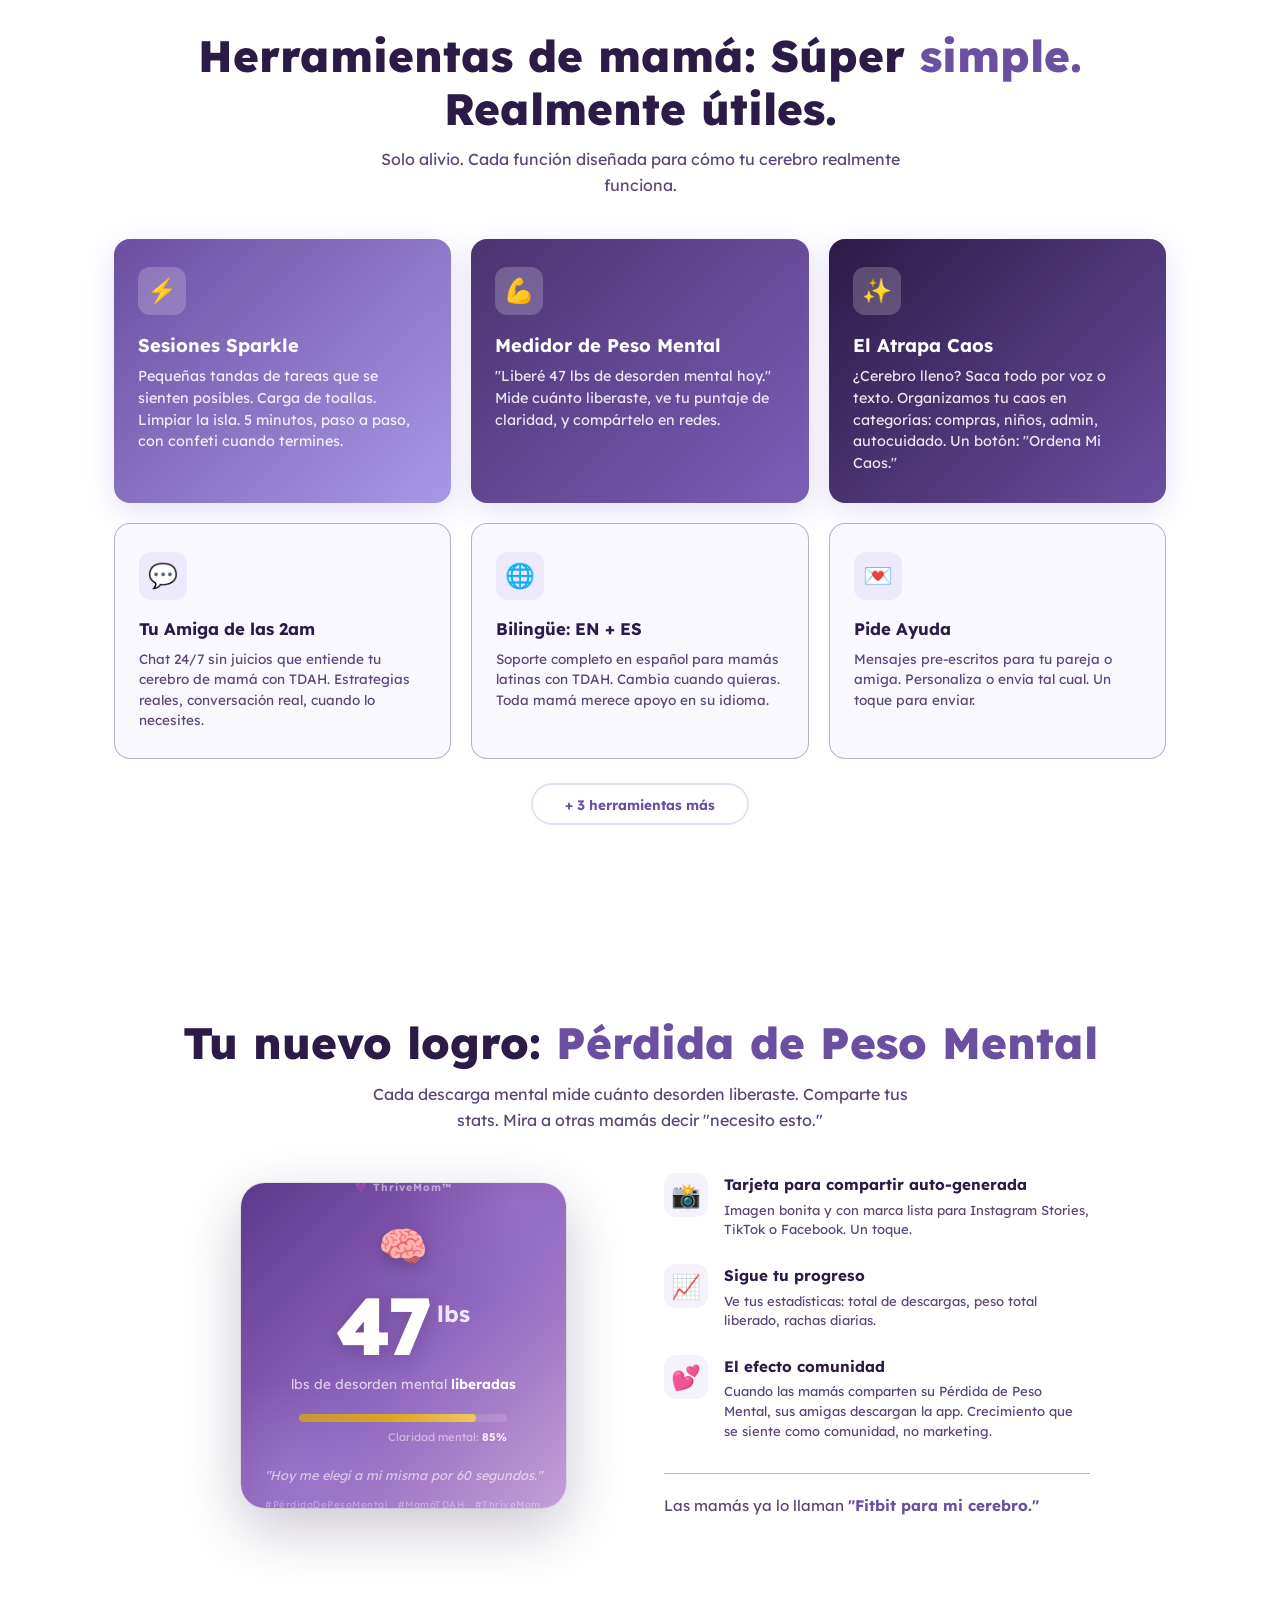
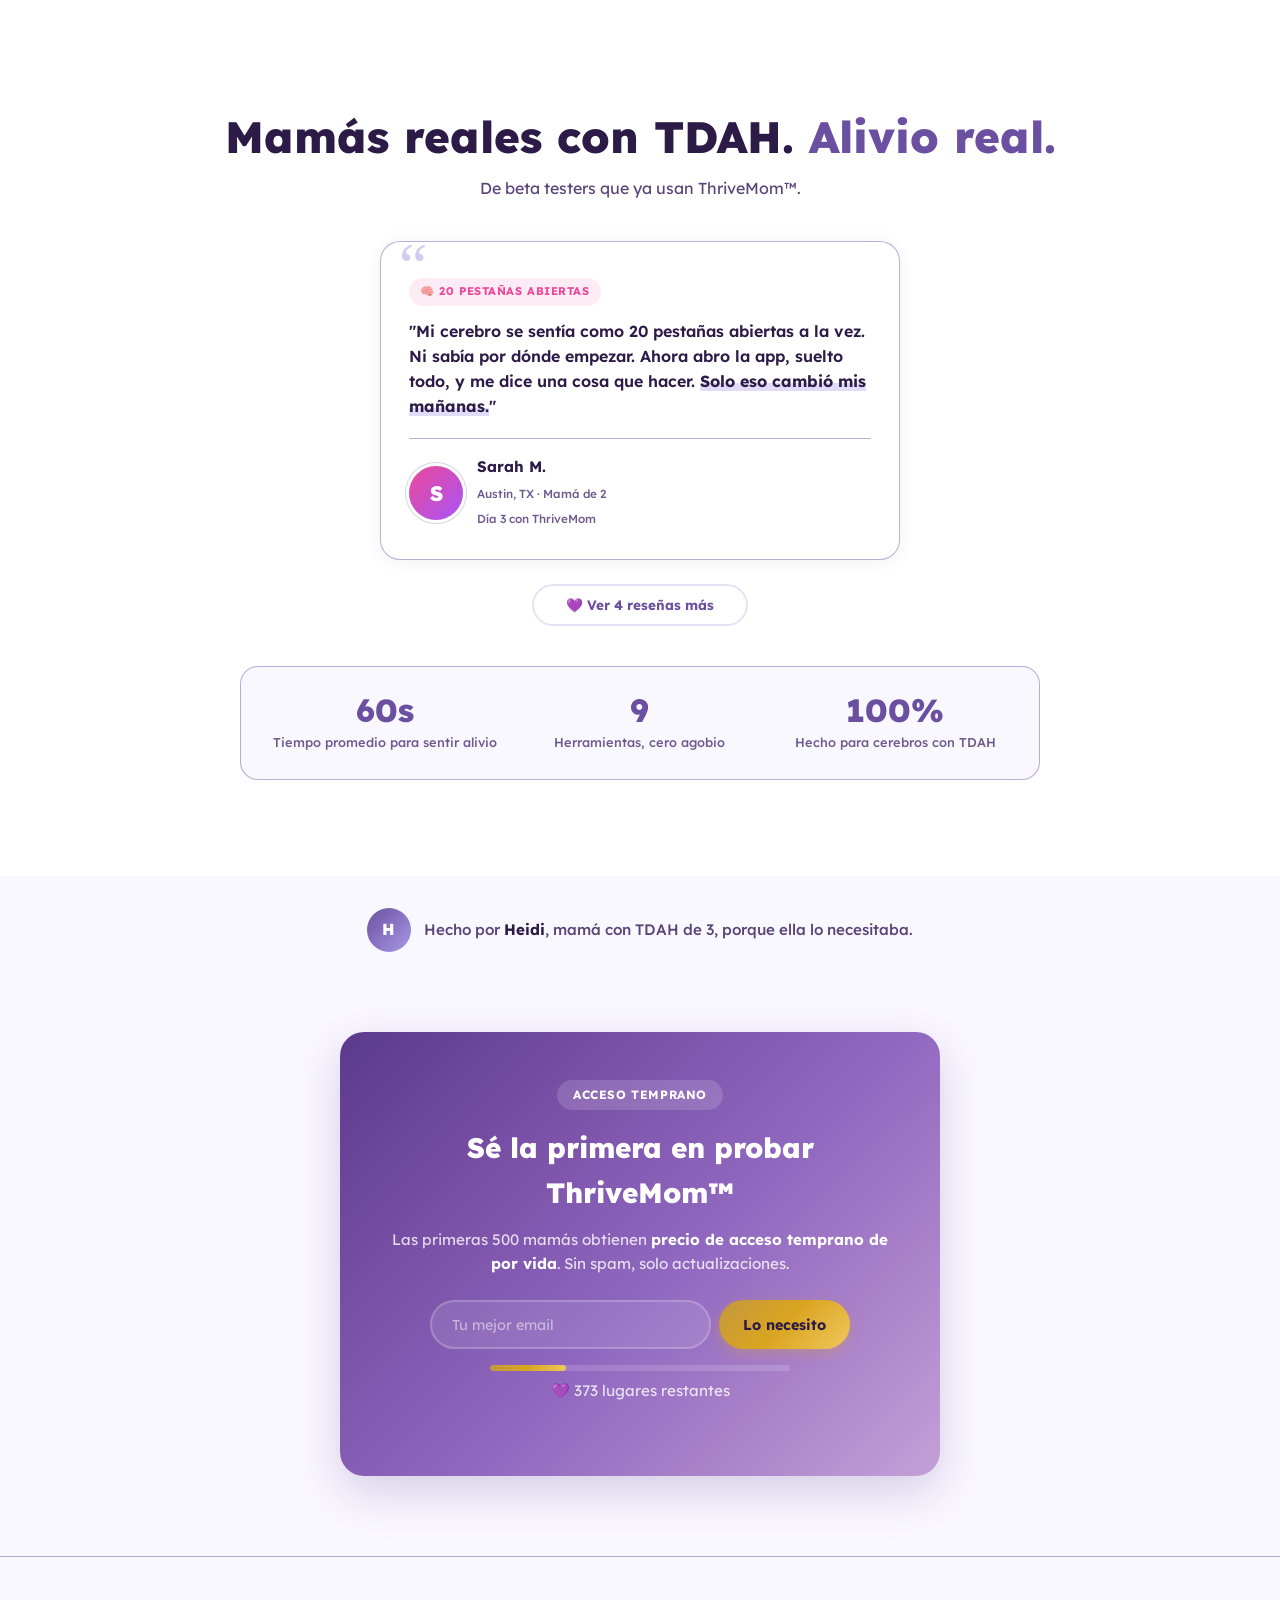
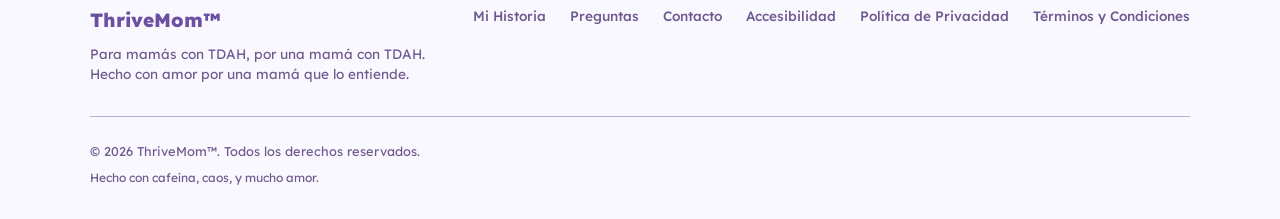
==== commit 2bae8874: "Rename nav link "Features" to "Benefits" (EN) / "Beneficios" (ES) Updates the primary nav label acro" ====
--- a/es/index.html
+++ b/es/index.html
@@ -175,7 +175,7 @@
   <nav aria-label="Navegación principal">
     <a href="/es/" class="nav-logo">ThriveMom™</a>
     <div class="nav-links" id="navLinks">
-      <a href="/es/#features">Funciones</a>
+      <a href="/es/#features">Beneficios</a>
       <a href="/es/story.html">Mi Historia</a>
       <a href="/es/faq.html">Preguntas</a>
       <a href="/es/#waitlist" class="nav-cta">Lo necesito</a>
